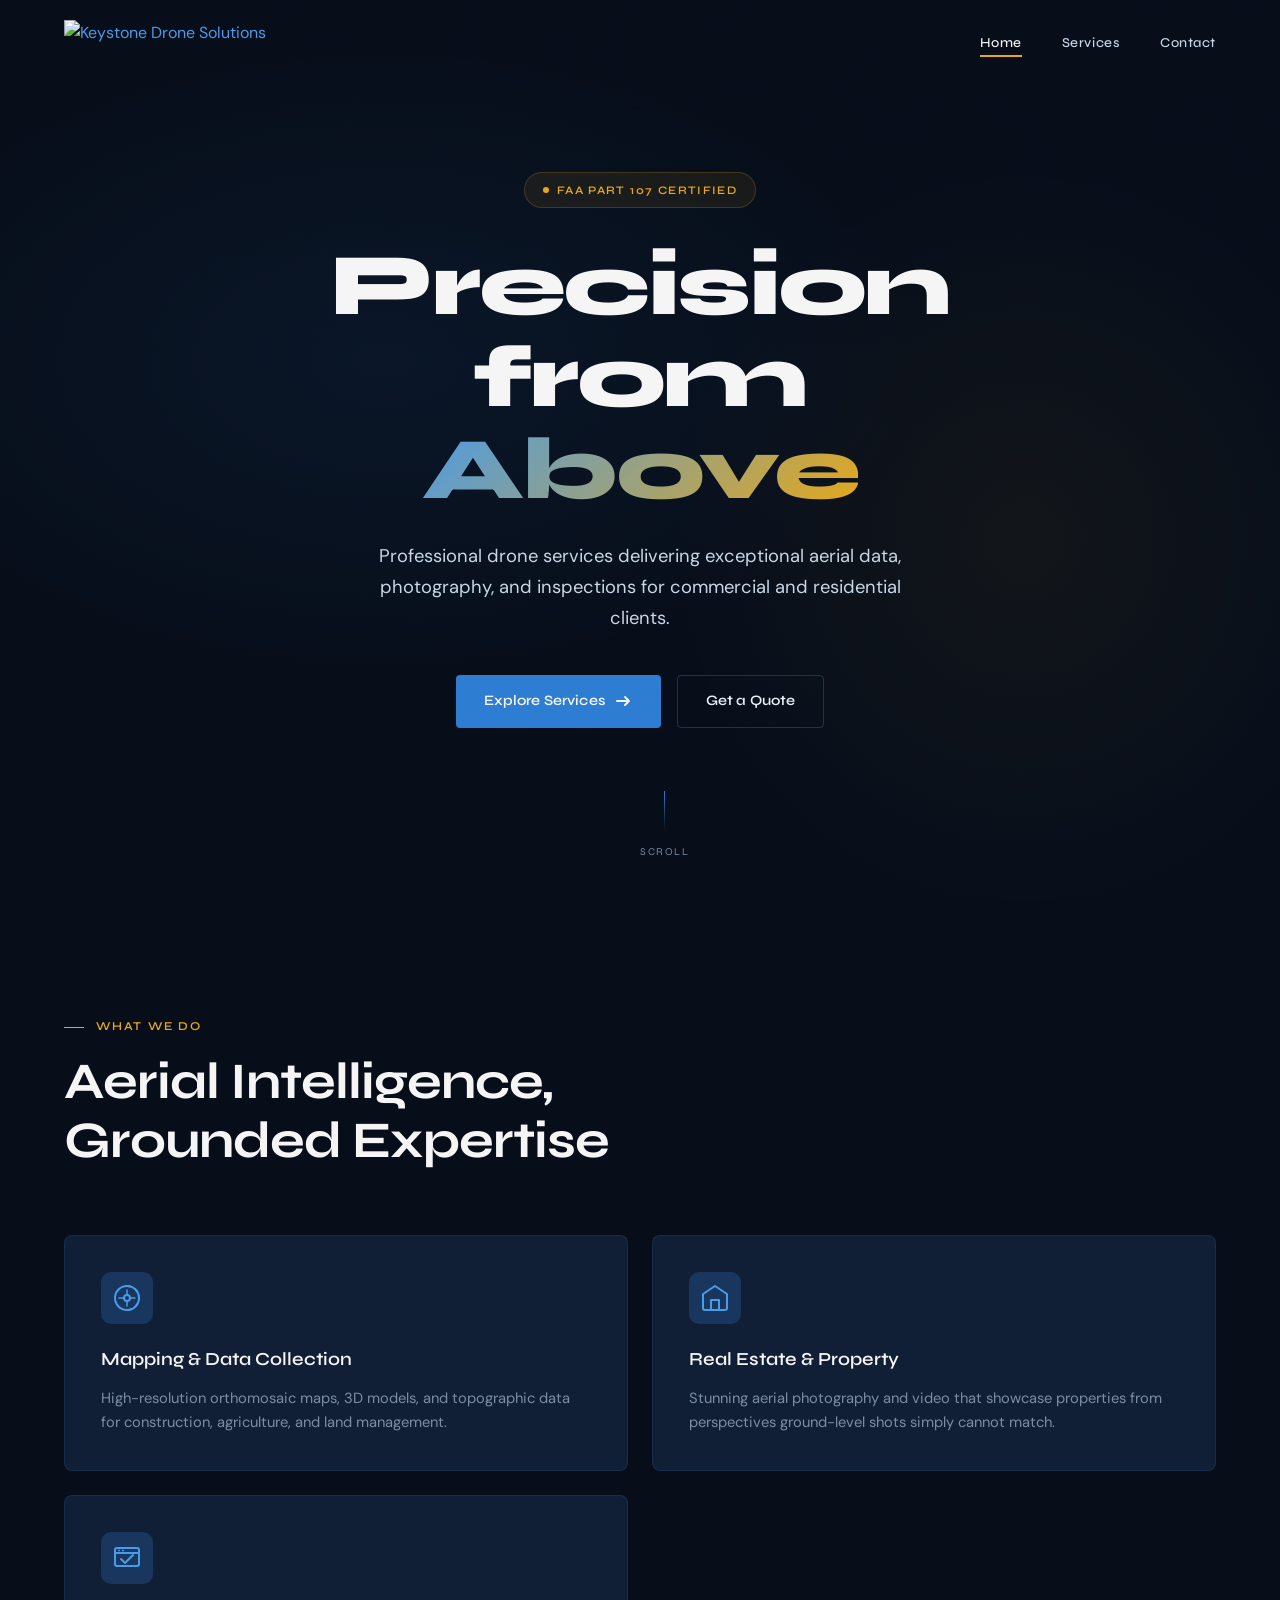
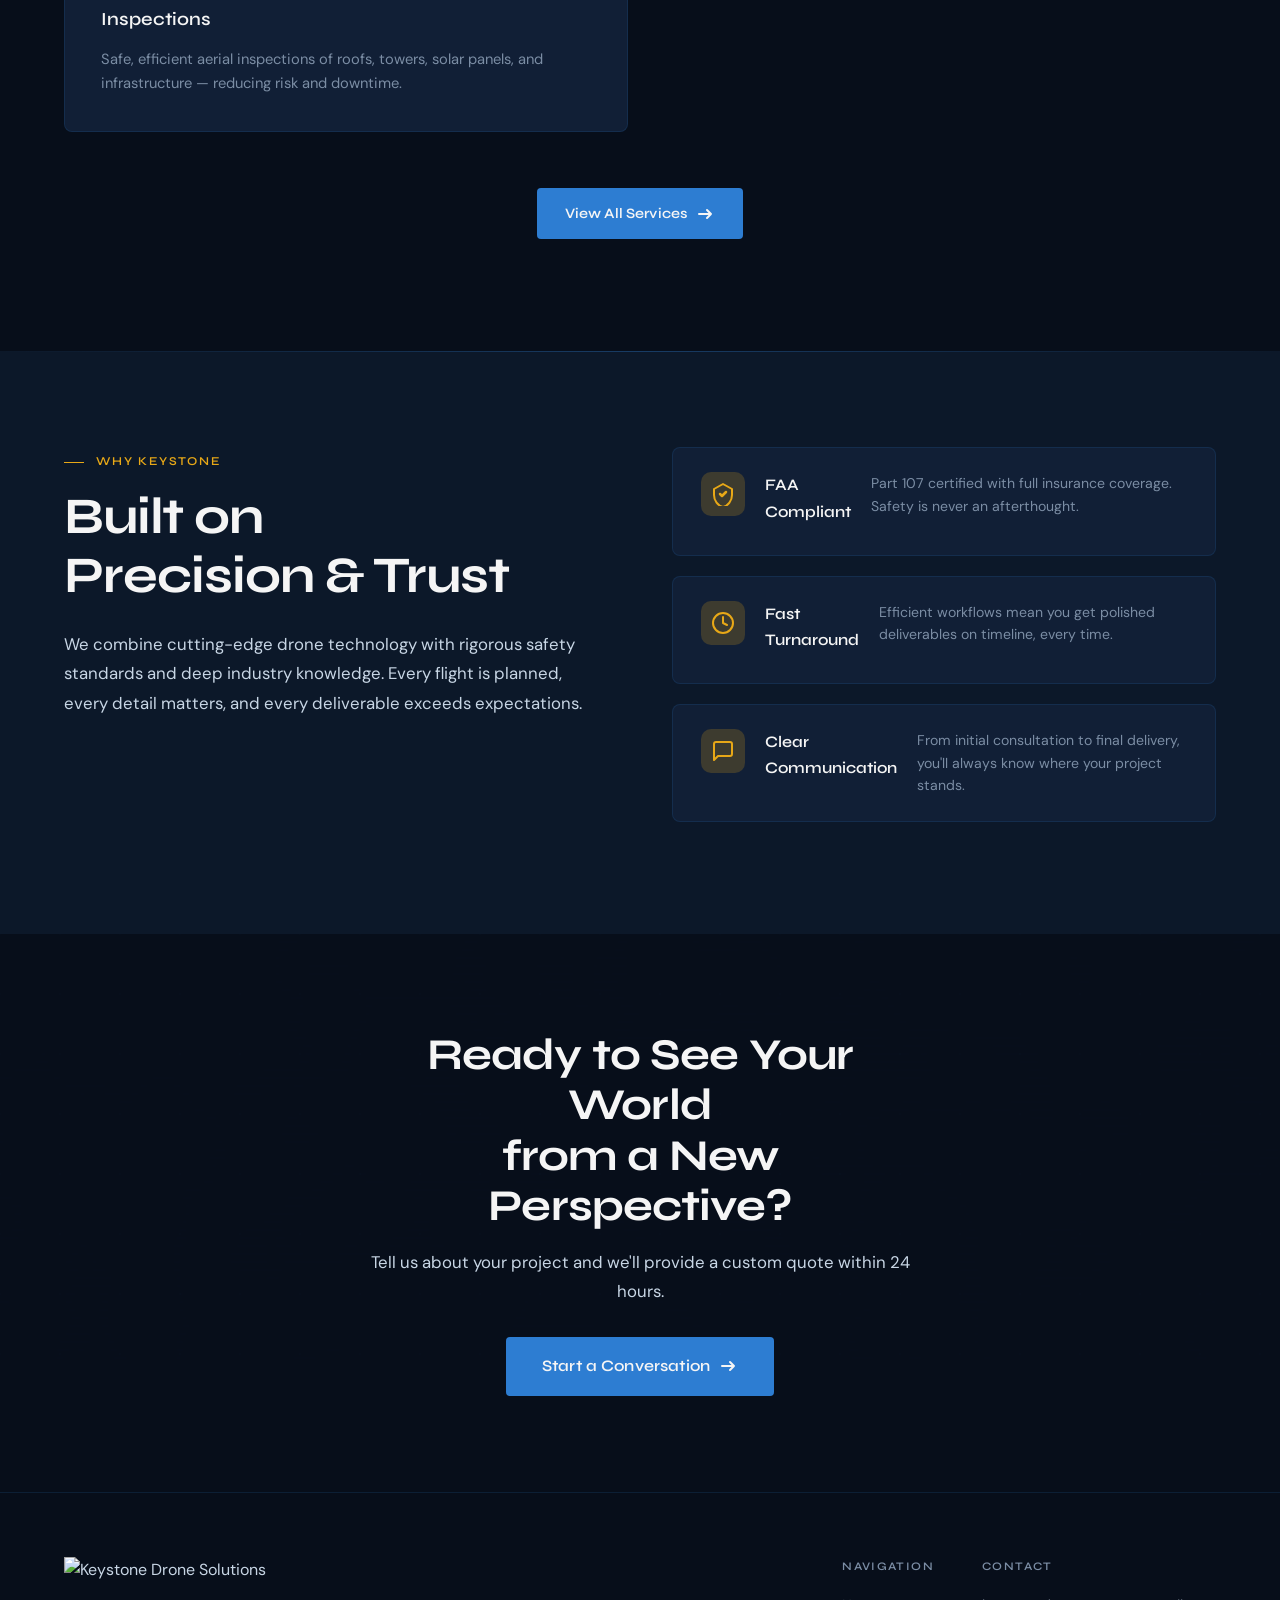
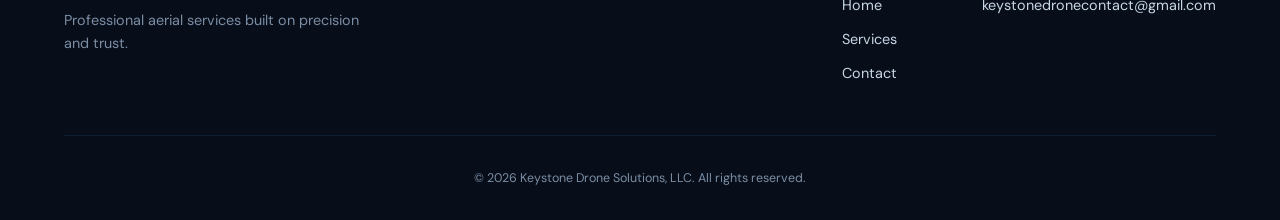
==== index.html @ 4aa7e630 "Remove Broadcast & Events capability from Home page Co-Authored-By: Claude Opus 4.6 (1M context) <no" ====
<!DOCTYPE html>
<html lang="en">
<head>
    <meta charset="UTF-8">
    <meta name="viewport" content="width=device-width, initial-scale=1.0">
    <title>Keystone Drone Solutions, LLC — Professional Aerial Services</title>
    <meta name="description" content="Keystone Drone Solutions provides professional drone services including aerial photography, videography, mapping, inspections, and aerial data collection for commercial and residential clients.">
    <link rel="preconnect" href="https://fonts.googleapis.com">
    <link rel="preconnect" href="https://fonts.gstatic.com" crossorigin>
    <link href="https://fonts.googleapis.com/css2?family=Syne:wght@400;500;600;700;800&family=DM+Sans:ital,wght@0,300;0,400;0,500;0,600;1,400&display=swap" rel="stylesheet">
    <link rel="stylesheet" href="css/style.css">
</head>
<body>
    <!-- Navigation -->
    <nav class="nav" id="nav">
        <div class="nav__inner">
            <a href="index.html" class="nav__logo">
                <img src="https://storage.googleapis.com/kds-general/Public/keystone_drone_logo.png" alt="Keystone Drone Solutions" class="nav__logo-img">
            </a>
            <button class="nav__toggle" id="navToggle" aria-label="Toggle navigation">
                <span></span>
                <span></span>
                <span></span>
            </button>
            <ul class="nav__links" id="navLinks">
                <li><a href="index.html" class="nav__link active">Home</a></li>
                <li><a href="services.html" class="nav__link">Services</a></li>
                <li><a href="contact.html" class="nav__link">Contact</a></li>
            </ul>
        </div>
    </nav>

    <!-- Hero Section -->
    <section class="hero">
        <div class="hero__bg">
            <canvas id="topoCanvas" class="hero__canvas"></canvas>
            <div class="hero__gradient"></div>
        </div>
        <div class="hero__content">
            <div class="hero__badge" data-animate="fade-up">
                <span class="hero__badge-dot"></span>
                FAA Part 107 Certified
            </div>
            <h1 class="hero__title" data-animate="fade-up" data-delay="100">
                Precision from<br>
                <span class="hero__title-accent">Above</span>
            </h1>
            <p class="hero__subtitle" data-animate="fade-up" data-delay="200">
                Professional drone services delivering exceptional aerial data,
                photography, and inspections for commercial and residential clients.
            </p>
            <div class="hero__actions" data-animate="fade-up" data-delay="300">
                <a href="services.html" class="btn btn--primary">
                    Explore Services
                    <svg class="btn__arrow" width="20" height="20" viewBox="0 0 20 20" fill="none">
                        <path d="M4 10h12m0 0l-4-4m4 4l-4 4" stroke="currentColor" stroke-width="2" stroke-linecap="round" stroke-linejoin="round"/>
                    </svg>
                </a>
                <a href="contact.html" class="btn btn--outline">Get a Quote</a>
            </div>
        </div>
        <div class="hero__scroll" data-animate="fade-up" data-delay="500">
            <div class="hero__scroll-line"></div>
            <span>Scroll</span>
        </div>
    </section>

    <!-- Capabilities Section -->
    <section class="capabilities">
        <div class="container">
            <div class="section-header" data-animate="fade-up">
                <span class="section-label">What We Do</span>
                <h2 class="section-title">Aerial Intelligence,<br>Grounded Expertise</h2>
            </div>
            <div class="capabilities__grid">
                <div class="capability-card" data-animate="fade-up" data-delay="0">
                    <div class="capability-card__icon">
                        <svg width="32" height="32" viewBox="0 0 32 32" fill="none">
                            <circle cx="16" cy="16" r="12" stroke="currentColor" stroke-width="2"/>
                            <path d="M16 4a12 12 0 010 24" stroke="currentColor" stroke-width="2" stroke-dasharray="4 4"/>
                            <circle cx="16" cy="16" r="3" stroke="currentColor" stroke-width="2"/>
                            <path d="M16 8v5M16 19v5M8 16h5M19 16h5" stroke="currentColor" stroke-width="1.5" stroke-linecap="round"/>
                        </svg>
                    </div>
                    <h3 class="capability-card__title">Mapping & Data Collection</h3>
                    <p class="capability-card__text">High-resolution orthomosaic maps, 3D models, and topographic data for construction, agriculture, and land management.</p>
                </div>
                <div class="capability-card" data-animate="fade-up" data-delay="100">
                    <div class="capability-card__icon">
                        <svg width="32" height="32" viewBox="0 0 32 32" fill="none">
                            <path d="M4 12l12-8 12 8v14a2 2 0 01-2 2H6a2 2 0 01-2-2V12z" stroke="currentColor" stroke-width="2" stroke-linecap="round" stroke-linejoin="round"/>
                            <path d="M12 28V18h8v10" stroke="currentColor" stroke-width="2" stroke-linecap="round" stroke-linejoin="round"/>
                        </svg>
                    </div>
                    <h3 class="capability-card__title">Real Estate & Property</h3>
                    <p class="capability-card__text">Stunning aerial photography and video that showcase properties from perspectives ground-level shots simply cannot match.</p>
                </div>
                <div class="capability-card" data-animate="fade-up" data-delay="200">
                    <div class="capability-card__icon">
                        <svg width="32" height="32" viewBox="0 0 32 32" fill="none">
                            <rect x="4" y="6" width="24" height="18" rx="2" stroke="currentColor" stroke-width="2"/>
                            <path d="M4 11h24" stroke="currentColor" stroke-width="2"/>
                            <circle cx="8" cy="8.5" r="1" fill="currentColor"/>
                            <circle cx="12" cy="8.5" r="1" fill="currentColor"/>
                            <path d="M10 17l4 4 8-8" stroke="currentColor" stroke-width="2" stroke-linecap="round" stroke-linejoin="round"/>
                        </svg>
                    </div>
                    <h3 class="capability-card__title">Inspections</h3>
                    <p class="capability-card__text">Safe, efficient aerial inspections of roofs, towers, solar panels, and infrastructure — reducing risk and downtime.</p>
                </div>
            </div>
            <div class="capabilities__cta" data-animate="fade-up">
                <a href="services.html" class="btn btn--primary">
                    View All Services
                    <svg class="btn__arrow" width="20" height="20" viewBox="0 0 20 20" fill="none">
                        <path d="M4 10h12m0 0l-4-4m4 4l-4 4" stroke="currentColor" stroke-width="2" stroke-linecap="round" stroke-linejoin="round"/>
                    </svg>
                </a>
            </div>
        </div>
    </section>

    <!-- Why Section -->
    <section class="why">
        <div class="container">
            <div class="why__layout">
                <div class="why__left" data-animate="fade-up">
                    <span class="section-label">Why Keystone</span>
                    <h2 class="section-title">Built on<br>Precision &amp; Trust</h2>
                    <p class="why__text">
                        We combine cutting-edge drone technology with rigorous safety standards
                        and deep industry knowledge. Every flight is planned, every detail matters,
                        and every deliverable exceeds expectations.
                    </p>
                </div>
                <div class="why__right">
                    <div class="stat-card" data-animate="fade-up" data-delay="0">
                        <div class="stat-card__number">
                            <svg width="24" height="24" viewBox="0 0 24 24" fill="none">
                                <path d="M9 12l2 2 4-4" stroke="currentColor" stroke-width="2.5" stroke-linecap="round" stroke-linejoin="round"/>
                                <path d="M12 2L3 7v6c0 5.55 3.84 10.74 9 12 5.16-1.26 9-6.45 9-12V7l-9-5z" stroke="currentColor" stroke-width="2" stroke-linecap="round" stroke-linejoin="round"/>
                            </svg>
                        </div>
                        <h3 class="stat-card__label">FAA Compliant</h3>
                        <p class="stat-card__desc">Part 107 certified with full insurance coverage. Safety is never an afterthought.</p>
                    </div>
                    <div class="stat-card" data-animate="fade-up" data-delay="100">
                        <div class="stat-card__number">
                            <svg width="24" height="24" viewBox="0 0 24 24" fill="none">
                                <circle cx="12" cy="12" r="10" stroke="currentColor" stroke-width="2"/>
                                <path d="M12 6v6l4 2" stroke="currentColor" stroke-width="2" stroke-linecap="round" stroke-linejoin="round"/>
                            </svg>
                        </div>
                        <h3 class="stat-card__label">Fast Turnaround</h3>
                        <p class="stat-card__desc">Efficient workflows mean you get polished deliverables on timeline, every time.</p>
                    </div>
                    <div class="stat-card" data-animate="fade-up" data-delay="200">
                        <div class="stat-card__number">
                            <svg width="24" height="24" viewBox="0 0 24 24" fill="none">
                                <path d="M21 15a2 2 0 01-2 2H7l-4 4V5a2 2 0 012-2h14a2 2 0 012 2v10z" stroke="currentColor" stroke-width="2" stroke-linecap="round" stroke-linejoin="round"/>
                            </svg>
                        </div>
                        <h3 class="stat-card__label">Clear Communication</h3>
                        <p class="stat-card__desc">From initial consultation to final delivery, you'll always know where your project stands.</p>
                    </div>
                </div>
            </div>
        </div>
    </section>

    <!-- CTA Section -->
    <section class="cta">
        <div class="cta__bg">
            <canvas id="ctaCanvas" class="cta__canvas"></canvas>
        </div>
        <div class="container">
            <div class="cta__content" data-animate="fade-up">
                <h2 class="cta__title">Ready to See Your World<br>from a New Perspective?</h2>
                <p class="cta__text">Tell us about your project and we'll provide a custom quote within 24 hours.</p>
                <a href="contact.html" class="btn btn--primary btn--large">
                    Start a Conversation
                    <svg class="btn__arrow" width="20" height="20" viewBox="0 0 20 20" fill="none">
                        <path d="M4 10h12m0 0l-4-4m4 4l-4 4" stroke="currentColor" stroke-width="2" stroke-linecap="round" stroke-linejoin="round"/>
                    </svg>
                </a>
            </div>
        </div>
    </section>

    <!-- Footer -->
    <footer class="footer">
        <div class="container">
            <div class="footer__inner">
                <div class="footer__brand">
                    <img src="https://storage.googleapis.com/kds-general/Public/keystone_drone_logo.png" alt="Keystone Drone Solutions" class="footer__logo">
                    <p class="footer__tagline">Professional aerial services built on precision and trust.</p>
                </div>
                <div class="footer__links">
                    <div class="footer__col">
                        <h4 class="footer__heading">Navigation</h4>
                        <ul>
                            <li><a href="index.html">Home</a></li>
                            <li><a href="services.html">Services</a></li>
                            <li><a href="contact.html">Contact</a></li>
                        </ul>
                    </div>
                    <div class="footer__col">
                        <h4 class="footer__heading">Contact</h4>
                        <ul>
                            <li><a href="mailto:keystonedronecontact@gmail.com">keystonedronecontact@gmail.com</a></li>
                        </ul>
                    </div>
                </div>
            </div>
            <div class="footer__bottom">
                <p>&copy; 2026 Keystone Drone Solutions, LLC. All rights reserved.</p>
            </div>
        </div>
    </footer>

    <script src="js/main.js"></script>
</body>
</html>
---- css/style.css ----
/* ============================================
   Keystone Drone Solutions — Master Stylesheet
   Aesthetic: Cinematic Aerial Precision
   Palette: Deep navy, electric blue, warm amber
   Fonts: Syne (display) + DM Sans (body)
   ============================================ */

/* --- Custom Properties --- */
:root {
    --color-bg:         #070e1a;
    --color-bg-alt:     #0c1829;
    --color-surface:    #111f36;
    --color-surface-2:  #162744;
    --color-border:     rgba(45, 125, 210, 0.15);
    --color-border-lit: rgba(45, 125, 210, 0.35);
    --color-text:       #c8d6e5;
    --color-text-dim:   #7b8da4;
    --color-text-bright:#eaf0f6;
    --color-white:      #f5f5f5;
    --color-blue:       #2d7dd2;
    --color-blue-light: #4a9be8;
    --color-blue-glow:  rgba(45, 125, 210, 0.25);
    --color-amber:      #e8a817;
    --color-amber-light:#f0c040;
    --color-amber-glow: rgba(232, 168, 23, 0.2);

    --font-display: 'Syne', sans-serif;
    --font-body:    'DM Sans', sans-serif;

    --ease-out-expo: cubic-bezier(0.16, 1, 0.3, 1);
    --ease-out-quart: cubic-bezier(0.25, 1, 0.5, 1);

    --container-max: 1200px;
    --container-pad: 24px;
}

/* --- Reset & Base --- */
*, *::before, *::after {
    margin: 0;
    padding: 0;
    box-sizing: border-box;
}

html {
    scroll-behavior: smooth;
    -webkit-font-smoothing: antialiased;
    -moz-osx-font-smoothing: grayscale;
}

body {
    font-family: var(--font-body);
    font-size: 16px;
    line-height: 1.65;
    color: var(--color-text);
    background-color: var(--color-bg);
    overflow-x: hidden;
}

a {
    color: var(--color-blue-light);
    text-decoration: none;
    transition: color 0.3s ease;
}
a:hover {
    color: var(--color-amber);
}

img {
    max-width: 100%;
    height: auto;
    display: block;
}

ul { list-style: none; }

::selection {
    background: var(--color-blue);
    color: var(--color-white);
}

.container {
    max-width: var(--container-max);
    margin: 0 auto;
    padding: 0 var(--container-pad);
}

/* --- Typography --- */
.section-label {
    display: inline-block;
    font-family: var(--font-display);
    font-size: 0.75rem;
    font-weight: 600;
    letter-spacing: 0.15em;
    text-transform: uppercase;
    color: var(--color-amber);
    margin-bottom: 1rem;
    position: relative;
    padding-left: 2rem;
}
.section-label::before {
    content: '';
    position: absolute;
    left: 0;
    top: 50%;
    width: 1.25rem;
    height: 1px;
    background: var(--color-amber);
}

.section-title {
    font-family: var(--font-display);
    font-size: clamp(2rem, 4vw, 3.25rem);
    font-weight: 700;
    line-height: 1.15;
    color: var(--color-white);
    letter-spacing: -0.02em;
}

.section-header {
    margin-bottom: 4rem;
}

/* --- Buttons --- */
.btn {
    display: inline-flex;
    align-items: center;
    gap: 0.5rem;
    font-family: var(--font-display);
    font-size: 0.9rem;
    font-weight: 600;
    padding: 0.85rem 1.75rem;
    border-radius: 4px;
    border: none;
    cursor: pointer;
    transition: all 0.35s var(--ease-out-expo);
    text-decoration: none;
    letter-spacing: 0.01em;
    position: relative;
    overflow: hidden;
}

.btn--primary {
    background: var(--color-blue);
    color: var(--color-white);
    box-shadow: 0 0 0 0 var(--color-blue-glow);
}
.btn--primary:hover {
    background: var(--color-blue-light);
    color: var(--color-white);
    box-shadow: 0 4px 24px var(--color-blue-glow);
    transform: translateY(-1px);
}
.btn--primary .btn__arrow {
    transition: transform 0.35s var(--ease-out-expo);
}
.btn--primary:hover .btn__arrow {
    transform: translateX(4px);
}

.btn--outline {
    background: transparent;
    color: var(--color-text-bright);
    border: 1px solid var(--color-border-lit);
}
.btn--outline:hover {
    border-color: var(--color-amber);
    color: var(--color-amber);
    background: var(--color-amber-glow);
}

.btn--large {
    padding: 1rem 2.25rem;
    font-size: 1rem;
}

.btn--full {
    width: 100%;
    justify-content: center;
}

/* === NAVIGATION === */
.nav {
    position: fixed;
    top: 0;
    left: 0;
    right: 0;
    z-index: 1000;
    padding: 1.25rem 0;
    transition: all 0.4s var(--ease-out-expo);
}
.nav--scrolled {
    background: rgba(7, 14, 26, 0.92);
    backdrop-filter: blur(16px);
    -webkit-backdrop-filter: blur(16px);
    padding: 0.75rem 0;
    border-bottom: 1px solid var(--color-border);
}

.nav__inner {
    max-width: var(--container-max);
    margin: 0 auto;
    padding: 0 var(--container-pad);
    display: flex;
    align-items: center;
    justify-content: space-between;
}

.nav__logo-img {
    height: 44px;
    width: auto;
    transition: height 0.4s var(--ease-out-expo);
}
.nav--scrolled .nav__logo-img {
    height: 36px;
}

.nav__links {
    display: flex;
    gap: 2.5rem;
    align-items: center;
}

.nav__link {
    font-family: var(--font-display);
    font-size: 0.85rem;
    font-weight: 500;
    letter-spacing: 0.04em;
    color: var(--color-text);
    position: relative;
    padding: 0.25rem 0;
    transition: color 0.3s ease;
}
.nav__link::after {
    content: '';
    position: absolute;
    bottom: -2px;
    left: 0;
    width: 0;
    height: 2px;
    background: var(--color-amber);
    transition: width 0.35s var(--ease-out-expo);
}
.nav__link:hover,
.nav__link.active {
    color: var(--color-white);
}
.nav__link.active::after,
.nav__link:hover::after {
    width: 100%;
}

/* Mobile nav toggle */
.nav__toggle {
    display: none;
    flex-direction: column;
    gap: 5px;
    background: none;
    border: none;
    cursor: pointer;
    padding: 4px;
    z-index: 1001;
}
.nav__toggle span {
    width: 24px;
    height: 2px;
    background: var(--color-text-bright);
    border-radius: 2px;
    transition: all 0.35s var(--ease-out-expo);
    transform-origin: center;
}
.nav__toggle.active span:nth-child(1) {
    transform: translateY(7px) rotate(45deg);
}
.nav__toggle.active span:nth-child(2) {
    opacity: 0;
    transform: scaleX(0);
}
.nav__toggle.active span:nth-child(3) {
    transform: translateY(-7px) rotate(-45deg);
}

/* === HERO === */
.hero {
    position: relative;
    min-height: 100vh;
    display: flex;
    align-items: center;
    justify-content: center;
    overflow: hidden;
}

.hero__bg {
    position: absolute;
    inset: 0;
    z-index: 0;
}

.hero__canvas {
    position: absolute;
    inset: 0;
    width: 100%;
    height: 100%;
    opacity: 0.35;
}

.hero__gradient {
    position: absolute;
    inset: 0;
    background:
        radial-gradient(ellipse 60% 50% at 30% 40%, rgba(45, 125, 210, 0.08) 0%, transparent 70%),
        radial-gradient(ellipse 40% 60% at 80% 60%, rgba(232, 168, 23, 0.05) 0%, transparent 70%),
        linear-gradient(180deg, rgba(7,14,26,0.3) 0%, rgba(7,14,26,0.95) 100%);
}

.hero__content {
    position: relative;
    z-index: 1;
    text-align: center;
    max-width: 720px;
    padding: 0 var(--container-pad);
}

.hero__badge {
    display: inline-flex;
    align-items: center;
    gap: 0.5rem;
    font-family: var(--font-display);
    font-size: 0.72rem;
    font-weight: 600;
    letter-spacing: 0.12em;
    text-transform: uppercase;
    color: var(--color-amber);
    background: rgba(232, 168, 23, 0.08);
    border: 1px solid rgba(232, 168, 23, 0.2);
    padding: 0.45rem 1.1rem;
    border-radius: 100px;
    margin-bottom: 2rem;
}

.hero__badge-dot {
    width: 6px;
    height: 6px;
    border-radius: 50%;
    background: var(--color-amber);
    animation: pulse-dot 2s ease-in-out infinite;
}

@keyframes pulse-dot {
    0%, 100% { opacity: 1; box-shadow: 0 0 0 0 rgba(232, 168, 23, 0.4); }
    50%      { opacity: 0.7; box-shadow: 0 0 0 6px rgba(232, 168, 23, 0); }
}

.hero__title {
    font-family: var(--font-display);
    font-size: clamp(2.75rem, 7vw, 5.5rem);
    font-weight: 800;
    line-height: 1.05;
    color: var(--color-white);
    letter-spacing: -0.03em;
    margin-bottom: 1.5rem;
}

.hero__title-accent {
    background: linear-gradient(135deg, var(--color-blue-light) 0%, var(--color-amber) 100%);
    -webkit-background-clip: text;
    -webkit-text-fill-color: transparent;
    background-clip: text;
}

.hero__subtitle {
    font-size: 1.15rem;
    line-height: 1.7;
    color: var(--color-text);
    max-width: 540px;
    margin: 0 auto 2.5rem;
}

.hero__actions {
    display: flex;
    gap: 1rem;
    justify-content: center;
    flex-wrap: wrap;
}

.hero__scroll {
    position: absolute;
    bottom: 2.5rem;
    left: 50%;
    transform: translateX(-50%);
    display: flex;
    flex-direction: column;
    align-items: center;
    gap: 0.75rem;
    color: var(--color-text-dim);
    font-family: var(--font-display);
    font-size: 0.65rem;
    letter-spacing: 0.15em;
    text-transform: uppercase;
}

.hero__scroll-line {
    width: 1px;
    height: 40px;
    background: linear-gradient(180deg, var(--color-blue) 0%, transparent 100%);
    animation: scroll-line 2s ease-in-out infinite;
}

@keyframes scroll-line {
    0%   { opacity: 0; transform: scaleY(0); transform-origin: top; }
    50%  { opacity: 1; transform: scaleY(1); transform-origin: top; }
    100% { opacity: 0; transform: scaleY(1); transform-origin: bottom; }
}

/* === PAGE HERO (Services, Contact) === */
.page-hero {
    position: relative;
    padding: 10rem 0 5rem;
    overflow: hidden;
}
.page-hero--compact {
    padding: 9rem 0 4rem;
}

.page-hero__bg {
    position: absolute;
    inset: 0;
    z-index: 0;
}

.page-hero__content {
    position: relative;
    z-index: 1;
    max-width: 640px;
}

.page-hero__title {
    font-family: var(--font-display);
    font-size: clamp(2.25rem, 5vw, 4rem);
    font-weight: 800;
    line-height: 1.1;
    color: var(--color-white);
    letter-spacing: -0.02em;
    margin-bottom: 1.25rem;
}

.page-hero__subtitle {
    font-size: 1.1rem;
    color: var(--color-text);
    max-width: 500px;
    line-height: 1.7;
}

/* === CAPABILITIES (Home) === */
.capabilities {
    padding: 7rem 0;
    position: relative;
}

.capabilities__grid {
    display: grid;
    grid-template-columns: repeat(2, 1fr);
    gap: 1.5rem;
}

.capability-card {
    background: var(--color-surface);
    border: 1px solid var(--color-border);
    border-radius: 8px;
    padding: 2.25rem;
    transition: all 0.4s var(--ease-out-expo);
    position: relative;
    overflow: hidden;
}
.capability-card::before {
    content: '';
    position: absolute;
    top: 0;
    left: 0;
    right: 0;
    height: 2px;
    background: linear-gradient(90deg, var(--color-blue), var(--color-amber));
    opacity: 0;
    transition: opacity 0.4s ease;
}
.capability-card:hover {
    border-color: var(--color-border-lit);
    transform: translateY(-4px);
    box-shadow: 0 12px 40px rgba(0,0,0,0.3);
}
.capability-card:hover::before {
    opacity: 1;
}

.capability-card__icon {
    width: 52px;
    height: 52px;
    display: flex;
    align-items: center;
    justify-content: center;
    border-radius: 10px;
    background: var(--color-blue-glow);
    color: var(--color-blue-light);
    margin-bottom: 1.25rem;
}

.capability-card__title {
    font-family: var(--font-display);
    font-size: 1.15rem;
    font-weight: 600;
    color: var(--color-white);
    margin-bottom: 0.75rem;
}

.capability-card__text {
    font-size: 0.92rem;
    color: var(--color-text-dim);
    line-height: 1.65;
}

.capabilities__cta {
    text-align: center;
    margin-top: 3.5rem;
}

/* === WHY SECTION === */
.why {
    padding: 6rem 0 7rem;
    background: var(--color-bg-alt);
    position: relative;
}
.why::before {
    content: '';
    position: absolute;
    top: 0;
    left: 0;
    right: 0;
    height: 1px;
    background: linear-gradient(90deg, transparent, var(--color-border-lit), transparent);
}

.why__layout {
    display: grid;
    grid-template-columns: 1fr 1fr;
    gap: 4rem;
    align-items: start;
}

.why__text {
    font-size: 1.05rem;
    line-height: 1.75;
    color: var(--color-text);
    margin-top: 1.5rem;
}

.why__right {
    display: flex;
    flex-direction: column;
    gap: 1.25rem;
}

.stat-card {
    background: var(--color-surface);
    border: 1px solid var(--color-border);
    border-radius: 8px;
    padding: 1.5rem 1.75rem;
    display: flex;
    gap: 1.25rem;
    align-items: flex-start;
    transition: border-color 0.3s ease;
}
.stat-card:hover {
    border-color: var(--color-border-lit);
}

.stat-card__number {
    flex-shrink: 0;
    width: 44px;
    height: 44px;
    display: flex;
    align-items: center;
    justify-content: center;
    border-radius: 10px;
    background: var(--color-amber-glow);
    color: var(--color-amber);
}

.stat-card__label {
    font-family: var(--font-display);
    font-size: 1rem;
    font-weight: 600;
    color: var(--color-white);
    margin-bottom: 0.35rem;
}

.stat-card__desc {
    font-size: 0.88rem;
    color: var(--color-text-dim);
    line-height: 1.6;
}

/* === SERVICES DETAIL === */
.services-detail {
    padding: 5rem 0;
}

.service-block {
    display: grid;
    grid-template-columns: 80px 1fr;
    gap: 2rem;
    padding: 3.5rem 0;
    border-bottom: 1px solid var(--color-border);
}
.service-block:first-child {
    padding-top: 0;
}
.service-block:last-child {
    border-bottom: none;
}

.service-block__header {
    display: flex;
    flex-direction: column;
    align-items: center;
    gap: 1rem;
    padding-top: 0.25rem;
}

.service-block__number {
    font-family: var(--font-display);
    font-size: 1.1rem;
    font-weight: 700;
    color: var(--color-amber);
    letter-spacing: -0.02em;
}

.service-block__line {
    width: 1px;
    flex: 1;
    background: linear-gradient(180deg, var(--color-border-lit), transparent);
    min-height: 40px;
}

.service-block__title {
    font-family: var(--font-display);
    font-size: 1.6rem;
    font-weight: 700;
    color: var(--color-white);
    margin-bottom: 1rem;
    letter-spacing: -0.01em;
}

.service-block__desc {
    font-size: 1rem;
    line-height: 1.75;
    color: var(--color-text);
    margin-bottom: 1.5rem;
    max-width: 600px;
}

.service-block__list {
    display: grid;
    grid-template-columns: repeat(auto-fit, minmax(220px, 1fr));
    gap: 0.6rem;
}

.service-block__list li {
    font-size: 0.88rem;
    color: var(--color-text-dim);
    padding-left: 1.25rem;
    position: relative;
}
.service-block__list li::before {
    content: '';
    position: absolute;
    left: 0;
    top: 0.55em;
    width: 6px;
    height: 6px;
    border-radius: 50%;
    background: var(--color-blue);
}

/* === PROCESS === */
.process {
    padding: 6rem 0 7rem;
    background: var(--color-bg-alt);
    position: relative;
}
.process::before {
    content: '';
    position: absolute;
    top: 0;
    left: 0;
    right: 0;
    height: 1px;
    background: linear-gradient(90deg, transparent, var(--color-border-lit), transparent);
}

.process__steps {
    display: flex;
    align-items: flex-start;
    gap: 0;
}

.process__step {
    flex: 1;
    text-align: center;
    padding: 0 1rem;
}

.process__step-num {
    width: 48px;
    height: 48px;
    margin: 0 auto 1.25rem;
    display: flex;
    align-items: center;
    justify-content: center;
    border-radius: 50%;
    background: var(--color-blue-glow);
    color: var(--color-blue-light);
    font-family: var(--font-display);
    font-weight: 700;
    font-size: 1rem;
    border: 1px solid var(--color-border-lit);
}

.process__step h3 {
    font-family: var(--font-display);
    font-size: 1rem;
    font-weight: 600;
    color: var(--color-white);
    margin-bottom: 0.5rem;
}

.process__step p {
    font-size: 0.85rem;
    color: var(--color-text-dim);
    line-height: 1.6;
}

.process__connector {
    width: 60px;
    height: 1px;
    background: linear-gradient(90deg, var(--color-border-lit), var(--color-border));
    margin-top: 24px;
    flex-shrink: 0;
}

/* === CONTACT === */
.contact {
    padding: 5rem 0 7rem;
}

.contact__layout {
    display: grid;
    grid-template-columns: 1fr 1.15fr;
    gap: 3.5rem;
    align-items: start;
}

.contact__info {
    display: flex;
    flex-direction: column;
    gap: 1.5rem;
}

.contact__info-card {
    background: var(--color-surface);
    border: 1px solid var(--color-border);
    border-radius: 8px;
    padding: 2rem;
}

.contact__info-title {
    font-family: var(--font-display);
    font-size: 1.05rem;
    font-weight: 600;
    color: var(--color-white);
    margin-bottom: 1.25rem;
}

.contact__info-item {
    display: flex;
    gap: 1rem;
    align-items: flex-start;
}

.contact__info-icon {
    width: 44px;
    height: 44px;
    display: flex;
    align-items: center;
    justify-content: center;
    border-radius: 10px;
    background: var(--color-blue-glow);
    color: var(--color-blue-light);
    flex-shrink: 0;
}

.contact__info-label {
    display: block;
    font-size: 0.75rem;
    font-family: var(--font-display);
    font-weight: 600;
    letter-spacing: 0.08em;
    text-transform: uppercase;
    color: var(--color-text-dim);
    margin-bottom: 0.15rem;
}

.contact__info-value {
    font-size: 0.95rem;
    color: var(--color-text-bright);
    word-break: break-all;
}

.contact__expect-list {
    display: flex;
    flex-direction: column;
    gap: 1rem;
}

.contact__expect-item {
    display: flex;
    gap: 1rem;
    align-items: flex-start;
}

.contact__expect-num {
    width: 28px;
    height: 28px;
    display: flex;
    align-items: center;
    justify-content: center;
    border-radius: 50%;
    background: var(--color-amber-glow);
    color: var(--color-amber);
    font-family: var(--font-display);
    font-weight: 700;
    font-size: 0.75rem;
    flex-shrink: 0;
    margin-top: 2px;
}

.contact__expect-item strong {
    display: block;
    font-family: var(--font-display);
    font-size: 0.9rem;
    font-weight: 600;
    color: var(--color-white);
    margin-bottom: 0.15rem;
}

.contact__expect-item p {
    font-size: 0.85rem;
    color: var(--color-text-dim);
    line-height: 1.55;
}

/* --- Contact Form --- */
.contact-form {
    display: flex;
    flex-direction: column;
    gap: 1.25rem;
}

.form-group {
    display: flex;
    flex-direction: column;
    gap: 0.4rem;
}

.form-label {
    font-family: var(--font-display);
    font-size: 0.8rem;
    font-weight: 600;
    letter-spacing: 0.04em;
    color: var(--color-text);
}

.form-optional {
    color: var(--color-text-dim);
    font-weight: 400;
}

.form-input {
    font-family: var(--font-body);
    font-size: 0.95rem;
    color: var(--color-text-bright);
    background: var(--color-surface);
    border: 1px solid var(--color-border);
    border-radius: 6px;
    padding: 0.8rem 1rem;
    transition: all 0.3s ease;
    outline: none;
    width: 100%;
}
.form-input::placeholder {
    color: var(--color-text-dim);
}
.form-input:focus {
    border-color: var(--color-blue);
    box-shadow: 0 0 0 3px var(--color-blue-glow);
}

.form-select {
    appearance: none;
    background-image: url("data:image/svg+xml,%3Csvg width='12' height='8' viewBox='0 0 12 8' fill='none' xmlns='http://www.w3.org/2000/svg'%3E%3Cpath d='M1 1.5l5 5 5-5' stroke='%237b8da4' stroke-width='1.5' stroke-linecap='round' stroke-linejoin='round'/%3E%3C/svg%3E");
    background-repeat: no-repeat;
    background-position: right 1rem center;
    padding-right: 2.5rem;
    cursor: pointer;
}

.form-textarea {
    resize: vertical;
    min-height: 120px;
}

/* Form success */
.contact-form__success {
    text-align: center;
    padding: 3rem 2rem;
    background: var(--color-surface);
    border: 1px solid var(--color-border);
    border-radius: 8px;
}

.contact-form__success-icon {
    color: var(--color-amber);
    margin-bottom: 1.25rem;
}

.contact-form__success h3 {
    font-family: var(--font-display);
    font-size: 1.35rem;
    font-weight: 700;
    color: var(--color-white);
    margin-bottom: 0.5rem;
}

.contact-form__success p {
    color: var(--color-text);
    margin-bottom: 1.5rem;
}

/* === CTA SECTION === */
.cta {
    position: relative;
    padding: 6rem 0;
    overflow: hidden;
}

.cta__bg {
    position: absolute;
    inset: 0;
    z-index: 0;
}

.cta__canvas {
    position: absolute;
    inset: 0;
    width: 100%;
    height: 100%;
    opacity: 0.2;
}

.cta__content {
    position: relative;
    z-index: 1;
    text-align: center;
    max-width: 560px;
    margin: 0 auto;
}

.cta__title {
    font-family: var(--font-display);
    font-size: clamp(1.75rem, 3.5vw, 2.75rem);
    font-weight: 700;
    color: var(--color-white);
    line-height: 1.15;
    letter-spacing: -0.02em;
    margin-bottom: 1rem;
}

.cta__text {
    font-size: 1.05rem;
    color: var(--color-text);
    margin-bottom: 2rem;
    line-height: 1.7;
}

/* === FOOTER === */
.footer {
    padding: 4rem 0 2rem;
    border-top: 1px solid var(--color-border);
    background: var(--color-bg);
}

.footer__inner {
    display: grid;
    grid-template-columns: 1fr 1fr;
    gap: 3rem;
    padding-bottom: 3rem;
    border-bottom: 1px solid var(--color-border);
}

.footer__logo {
    height: 36px;
    margin-bottom: 1rem;
}

.footer__tagline {
    font-size: 0.9rem;
    color: var(--color-text-dim);
    max-width: 300px;
}

.footer__links {
    display: flex;
    gap: 3rem;
    justify-content: flex-end;
}

.footer__heading {
    font-family: var(--font-display);
    font-size: 0.72rem;
    font-weight: 600;
    letter-spacing: 0.12em;
    text-transform: uppercase;
    color: var(--color-text-dim);
    margin-bottom: 1rem;
}

.footer__col ul {
    display: flex;
    flex-direction: column;
    gap: 0.5rem;
}

.footer__col a {
    font-size: 0.9rem;
    color: var(--color-text);
    transition: color 0.3s ease;
}
.footer__col a:hover {
    color: var(--color-white);
}

.footer__bottom {
    padding-top: 2rem;
    text-align: center;
}

.footer__bottom p {
    font-size: 0.78rem;
    color: var(--color-text-dim);
}

/* === ANIMATIONS === */
[data-animate] {
    opacity: 0;
    transform: translateY(24px);
    transition: opacity 0.7s var(--ease-out-expo), transform 0.7s var(--ease-out-expo);
}

[data-animate].animated {
    opacity: 1;
    transform: translateY(0);
}

/* === RESPONSIVE === */
@media (max-width: 900px) {
    .capabilities__grid {
        grid-template-columns: 1fr;
    }
    .why__layout {
        grid-template-columns: 1fr;
        gap: 3rem;
    }
    .contact__layout {
        grid-template-columns: 1fr;
        gap: 2.5rem;
    }
    .service-block {
        grid-template-columns: 60px 1fr;
        gap: 1.25rem;
    }
    .process__steps {
        flex-direction: column;
        align-items: center;
        gap: 0;
    }
    .process__step {
        padding: 1.25rem 0;
    }
    .process__connector {
        width: 1px;
        height: 32px;
        background: linear-gradient(180deg, var(--color-border-lit), var(--color-border));
        margin: 0;
    }
    .footer__inner {
        grid-template-columns: 1fr;
        gap: 2rem;
    }
    .footer__links {
        justify-content: flex-start;
    }
}

@media (max-width: 640px) {
    :root {
        --container-pad: 18px;
    }
    .nav__links {
        position: fixed;
        inset: 0;
        background: rgba(7, 14, 26, 0.97);
        backdrop-filter: blur(20px);
        -webkit-backdrop-filter: blur(20px);
        flex-direction: column;
        align-items: center;
        justify-content: center;
        gap: 2rem;
        opacity: 0;
        pointer-events: none;
        transition: opacity 0.35s ease;
    }
    .nav__links.open {
        opacity: 1;
        pointer-events: all;
    }
    .nav__links .nav__link {
        font-size: 1.4rem;
    }
    .nav__toggle {
        display: flex;
    }
    .hero__title {
        font-size: clamp(2.25rem, 10vw, 3.5rem);
    }
    .hero__actions {
        flex-direction: column;
        align-items: center;
    }
    .page-hero {
        padding: 8rem 0 3.5rem;
    }
    .page-hero--compact {
        padding: 7.5rem 0 3rem;
    }
    .service-block {
        grid-template-columns: 1fr;
        gap: 1rem;
    }
    .service-block__header {
        flex-direction: row;
        align-items: center;
    }
    .service-block__line {
        min-height: 0;
        height: 1px;
        width: 100%;
    }
    .service-block__list {
        grid-template-columns: 1fr;
    }
}
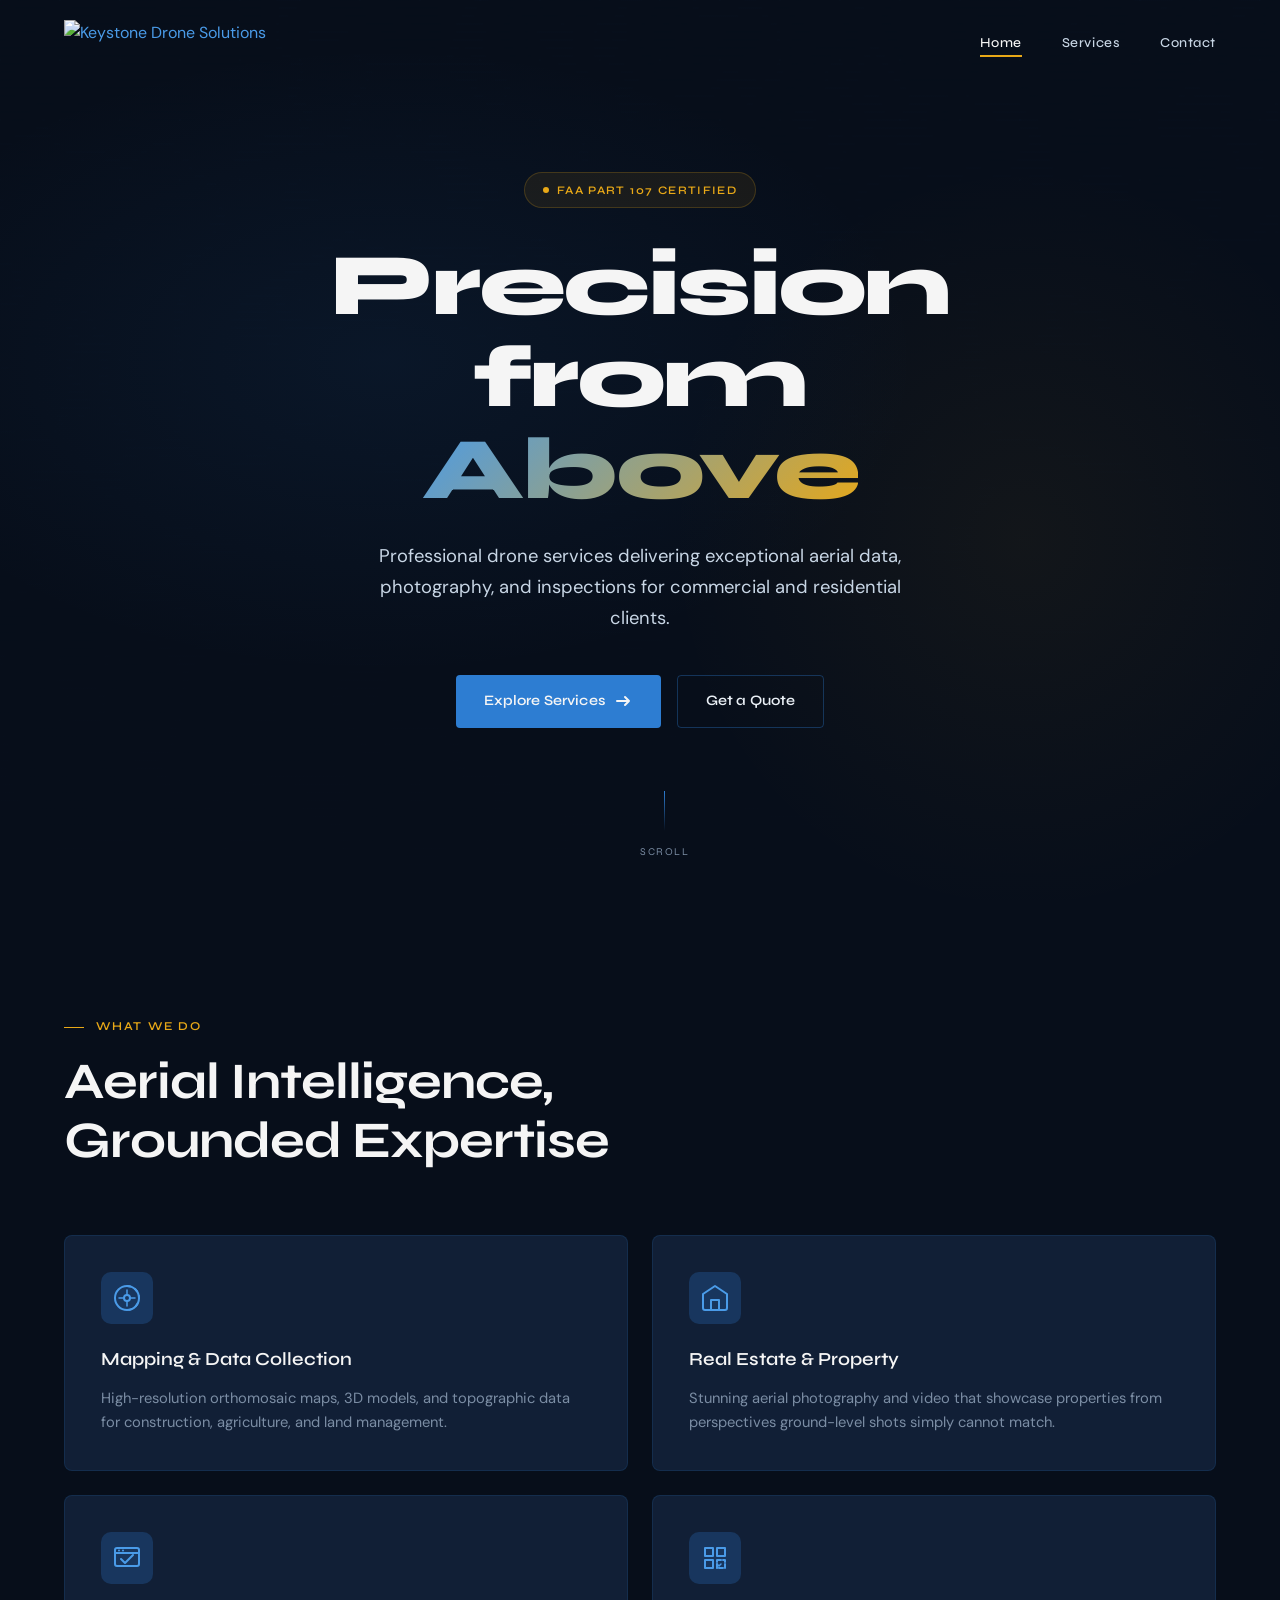
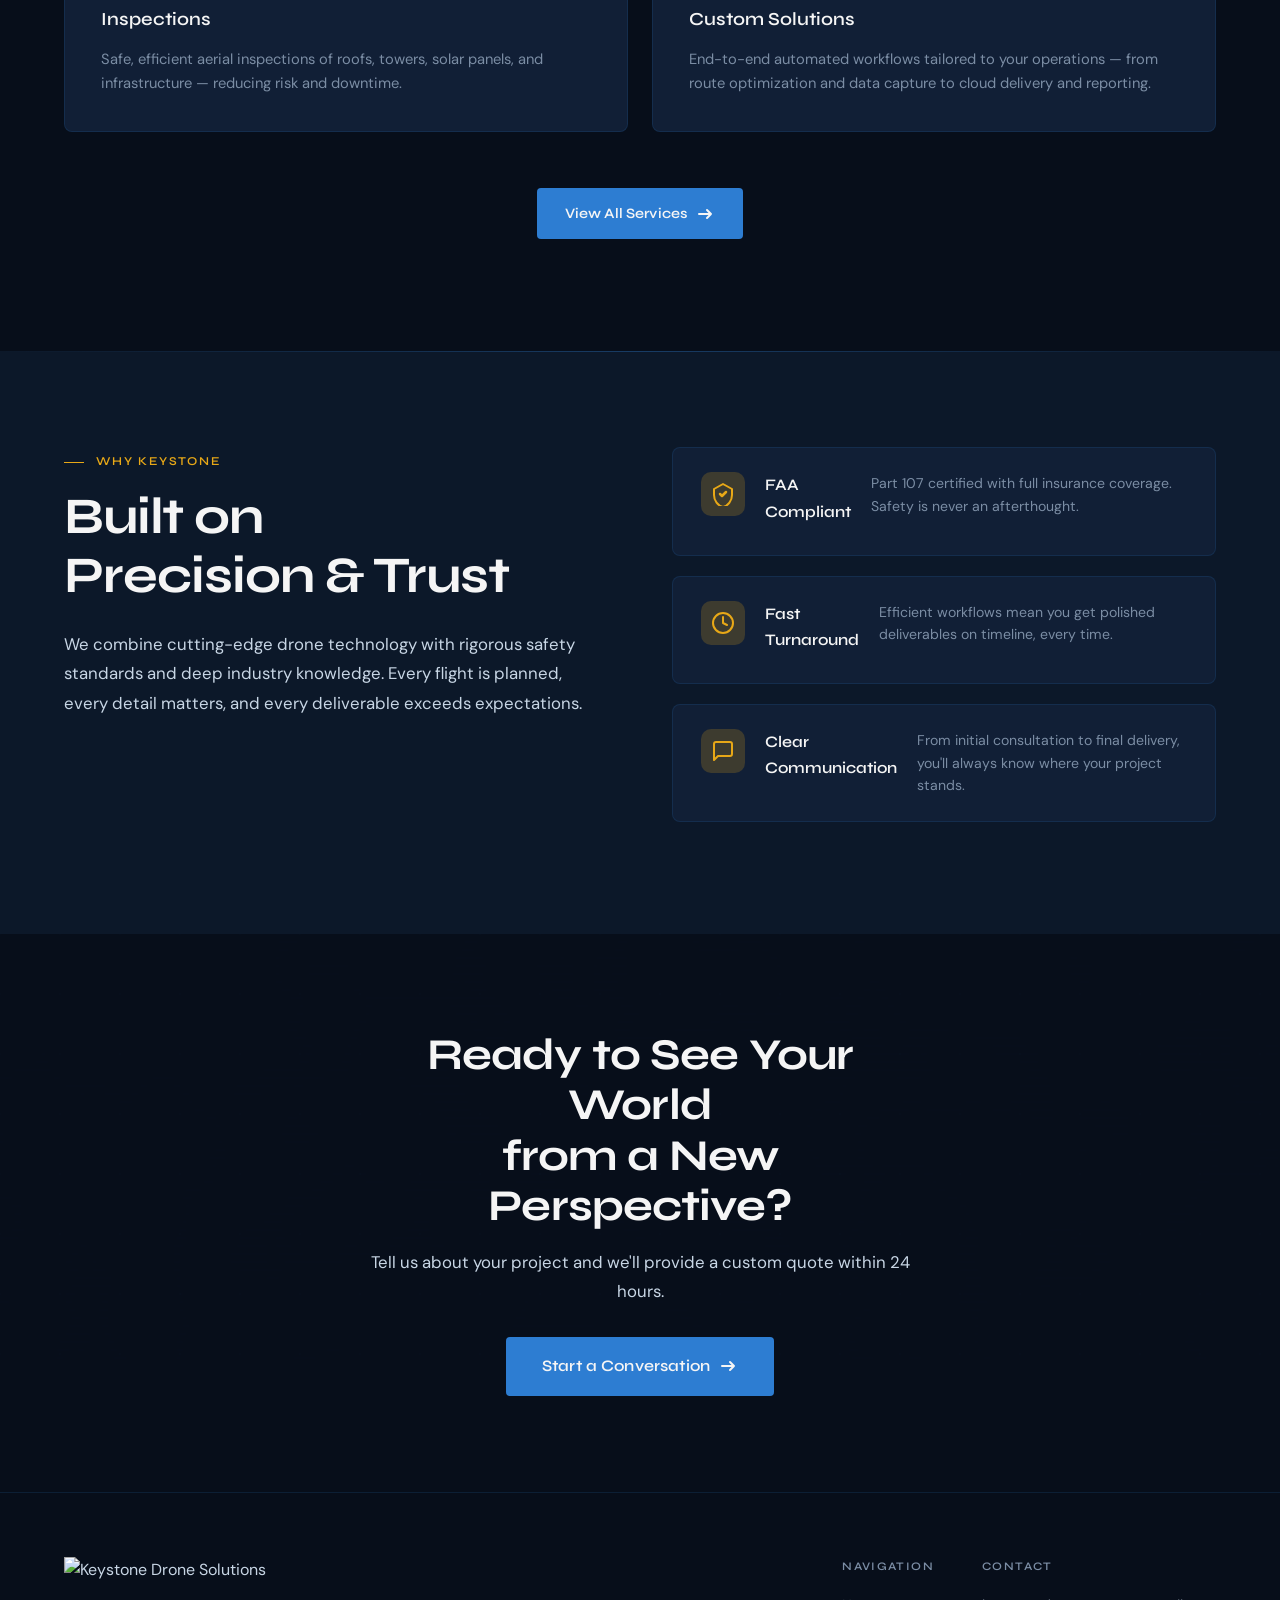
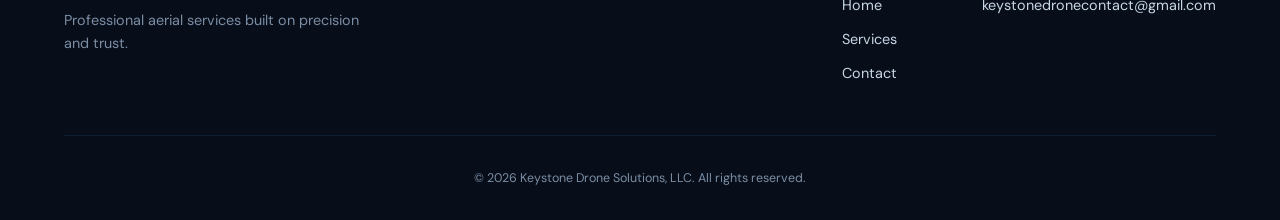
==== commit 31e0415c: "Add Custom Solutions capability with case study New 4th capability card on Home page, service block " ====
--- a/index.html
+++ b/index.html
@@ -108,6 +108,17 @@
                     <h3 class="capability-card__title">Inspections</h3>
                     <p class="capability-card__text">Safe, efficient aerial inspections of roofs, towers, solar panels, and infrastructure — reducing risk and downtime.</p>
                 </div>
+                <div class="capability-card" data-animate="fade-up" data-delay="300">
+                    <div class="capability-card__icon">
+                        <svg width="32" height="32" viewBox="0 0 32 32" fill="none">
+                            <path d="M6 6h8v8H6zM18 6h8v8h-8zM6 18h8v8H6z" stroke="currentColor" stroke-width="2" stroke-linecap="round" stroke-linejoin="round"/>
+                            <path d="M18 18h8v8h-8z" stroke="currentColor" stroke-width="2" stroke-linecap="round" stroke-linejoin="round" stroke-dasharray="4 2"/>
+                            <path d="M22 22l-4 4M22 26l-4-4" stroke="currentColor" stroke-width="1.5" stroke-linecap="round"/>
+                        </svg>
+                    </div>
+                    <h3 class="capability-card__title">Custom Solutions</h3>
+                    <p class="capability-card__text">End-to-end automated workflows tailored to your operations — from route optimization and data capture to cloud delivery and reporting.</p>
+                </div>
             </div>
             <div class="capabilities__cta" data-animate="fade-up">
                 <a href="services.html" class="btn btn--primary">
--- a/css/style.css
+++ b/css/style.css
@@ -680,6 +680,39 @@
     background: var(--color-blue);
 }
 
+/* --- Case Study (within service block) --- */
+.case-study {
+    background: var(--color-bg-alt);
+    border: 1px solid var(--color-border);
+    border-left: 3px solid var(--color-amber);
+    border-radius: 6px;
+    padding: 2rem 2.25rem;
+    margin-bottom: 1.75rem;
+}
+
+.case-study .section-label {
+    margin-bottom: 0.75rem;
+}
+
+.case-study__title {
+    font-family: var(--font-display);
+    font-size: 1.2rem;
+    font-weight: 600;
+    color: var(--color-white);
+    margin-bottom: 1rem;
+}
+
+.case-study__text {
+    font-size: 0.92rem;
+    line-height: 1.75;
+    color: var(--color-text);
+    margin-bottom: 0.85rem;
+}
+
+.case-study__text:last-of-type {
+    margin-bottom: 0;
+}
+
 /* === PROCESS === */
 .process {
     padding: 6rem 0 7rem;
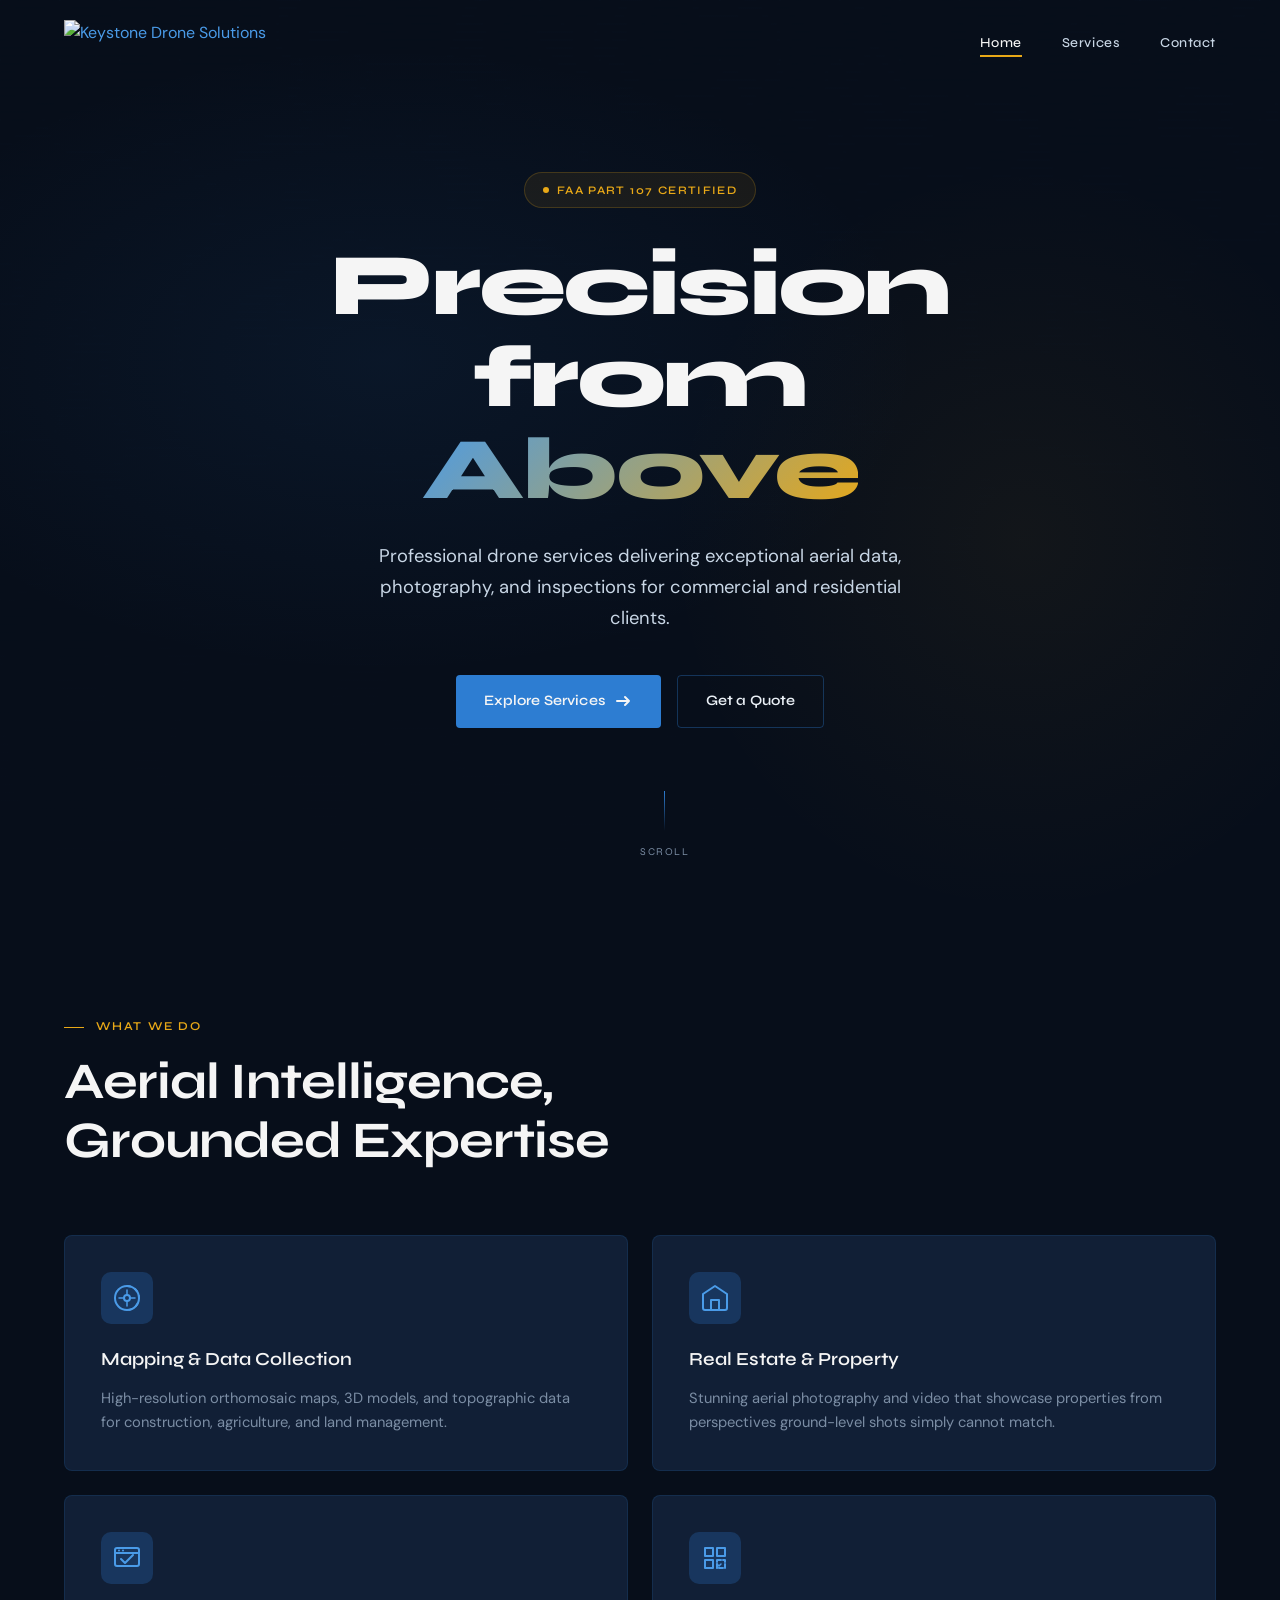
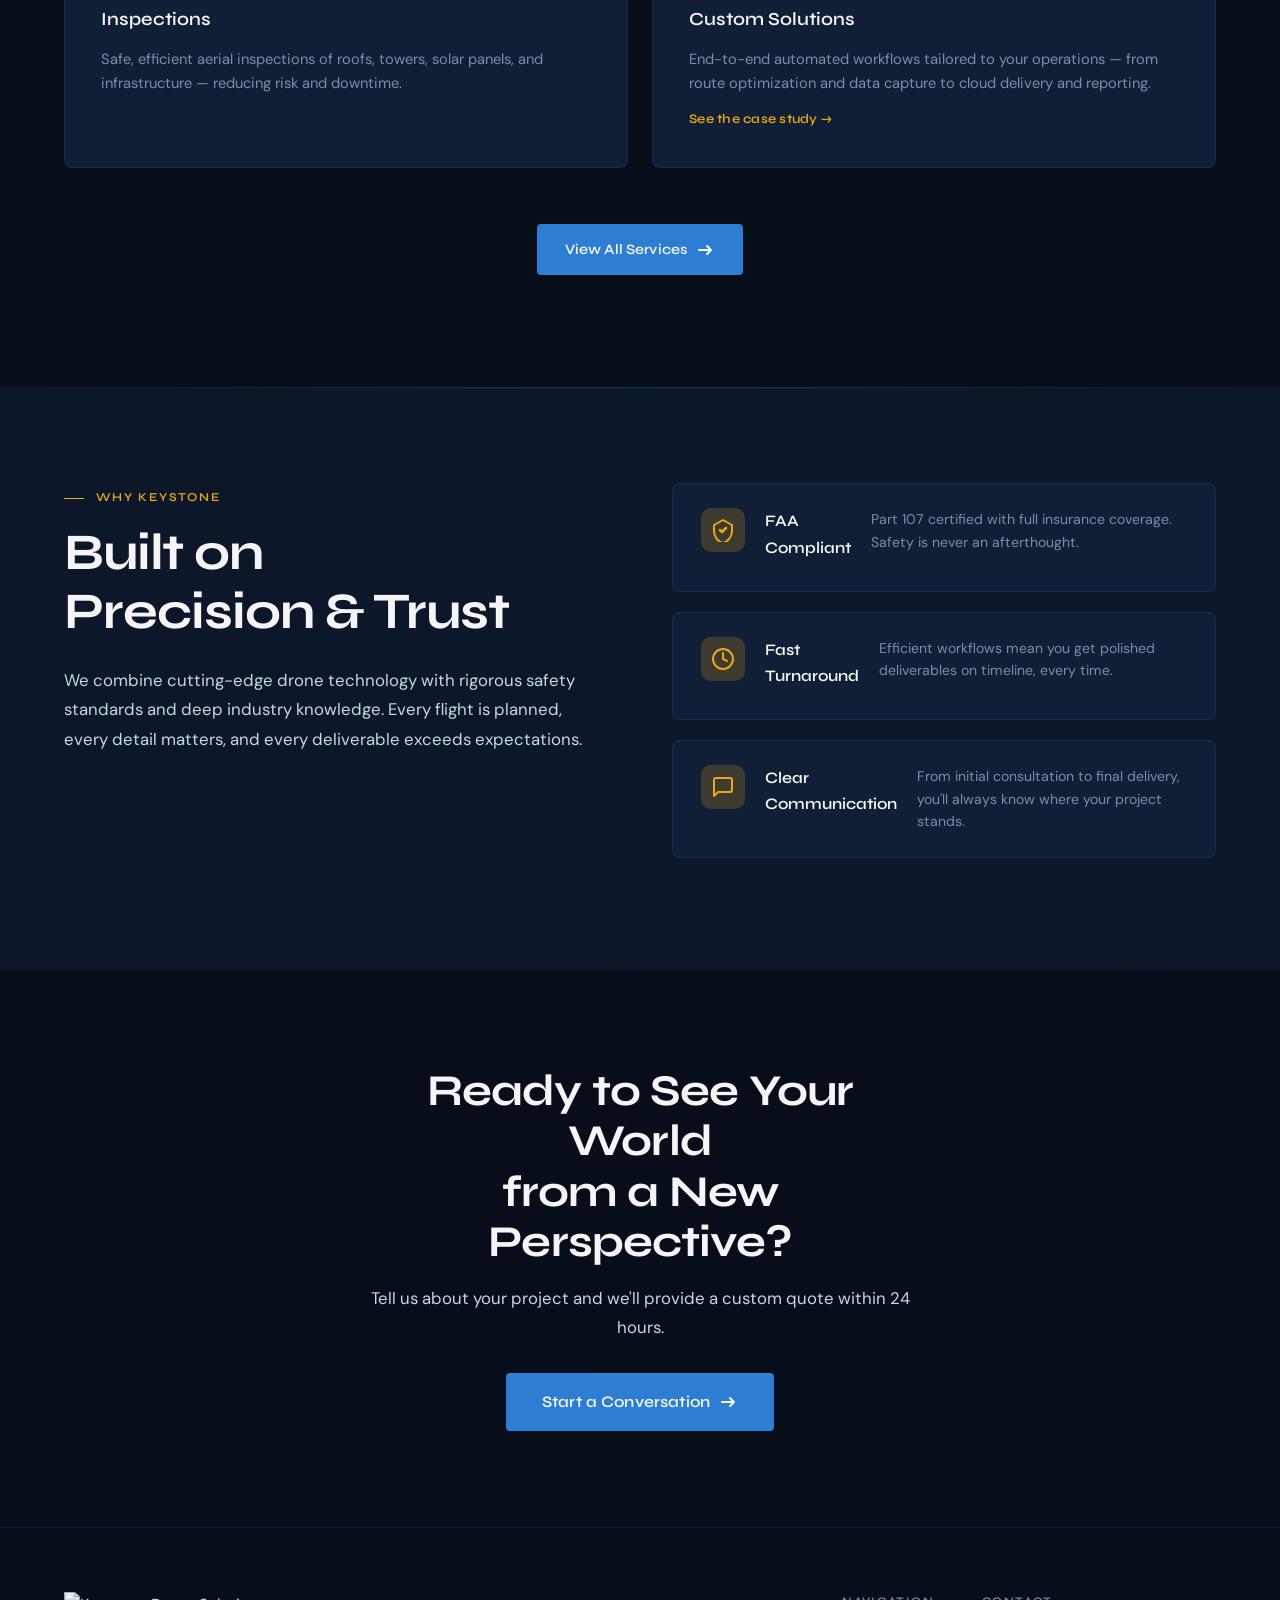
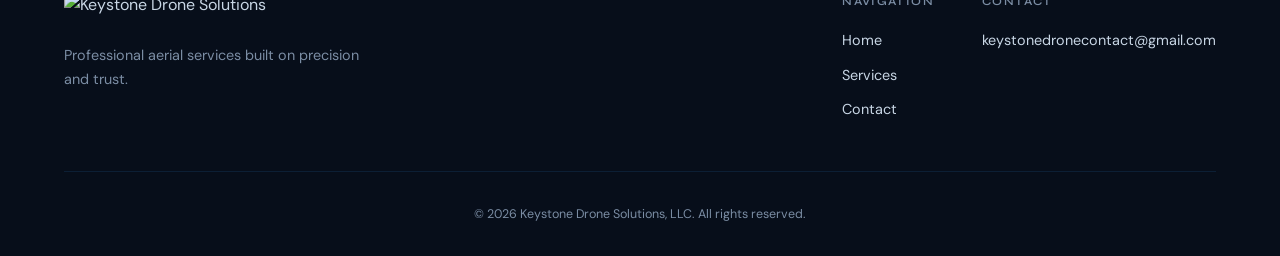
==== commit f5e2ec72: "Move Custom Solutions to position 03, add case study link on Home card Renumbered services: Custom S" ====
--- a/index.html
+++ b/index.html
@@ -118,6 +118,7 @@
                     </div>
                     <h3 class="capability-card__title">Custom Solutions</h3>
                     <p class="capability-card__text">End-to-end automated workflows tailored to your operations — from route optimization and data capture to cloud delivery and reporting.</p>
+                    <a href="services.html#case-study" class="capability-card__link">See the case study &rarr;</a>
                 </div>
             </div>
             <div class="capabilities__cta" data-animate="fade-up">
--- a/css/style.css
+++ b/css/style.css
@@ -517,6 +517,20 @@
     line-height: 1.65;
 }
 
+.capability-card__link {
+    display: inline-block;
+    margin-top: 0.85rem;
+    font-family: var(--font-display);
+    font-size: 0.82rem;
+    font-weight: 600;
+    color: var(--color-amber);
+    letter-spacing: 0.02em;
+    transition: color 0.3s ease;
+}
+.capability-card__link:hover {
+    color: var(--color-amber-light);
+}
+
 .capabilities__cta {
     text-align: center;
     margin-top: 3.5rem;
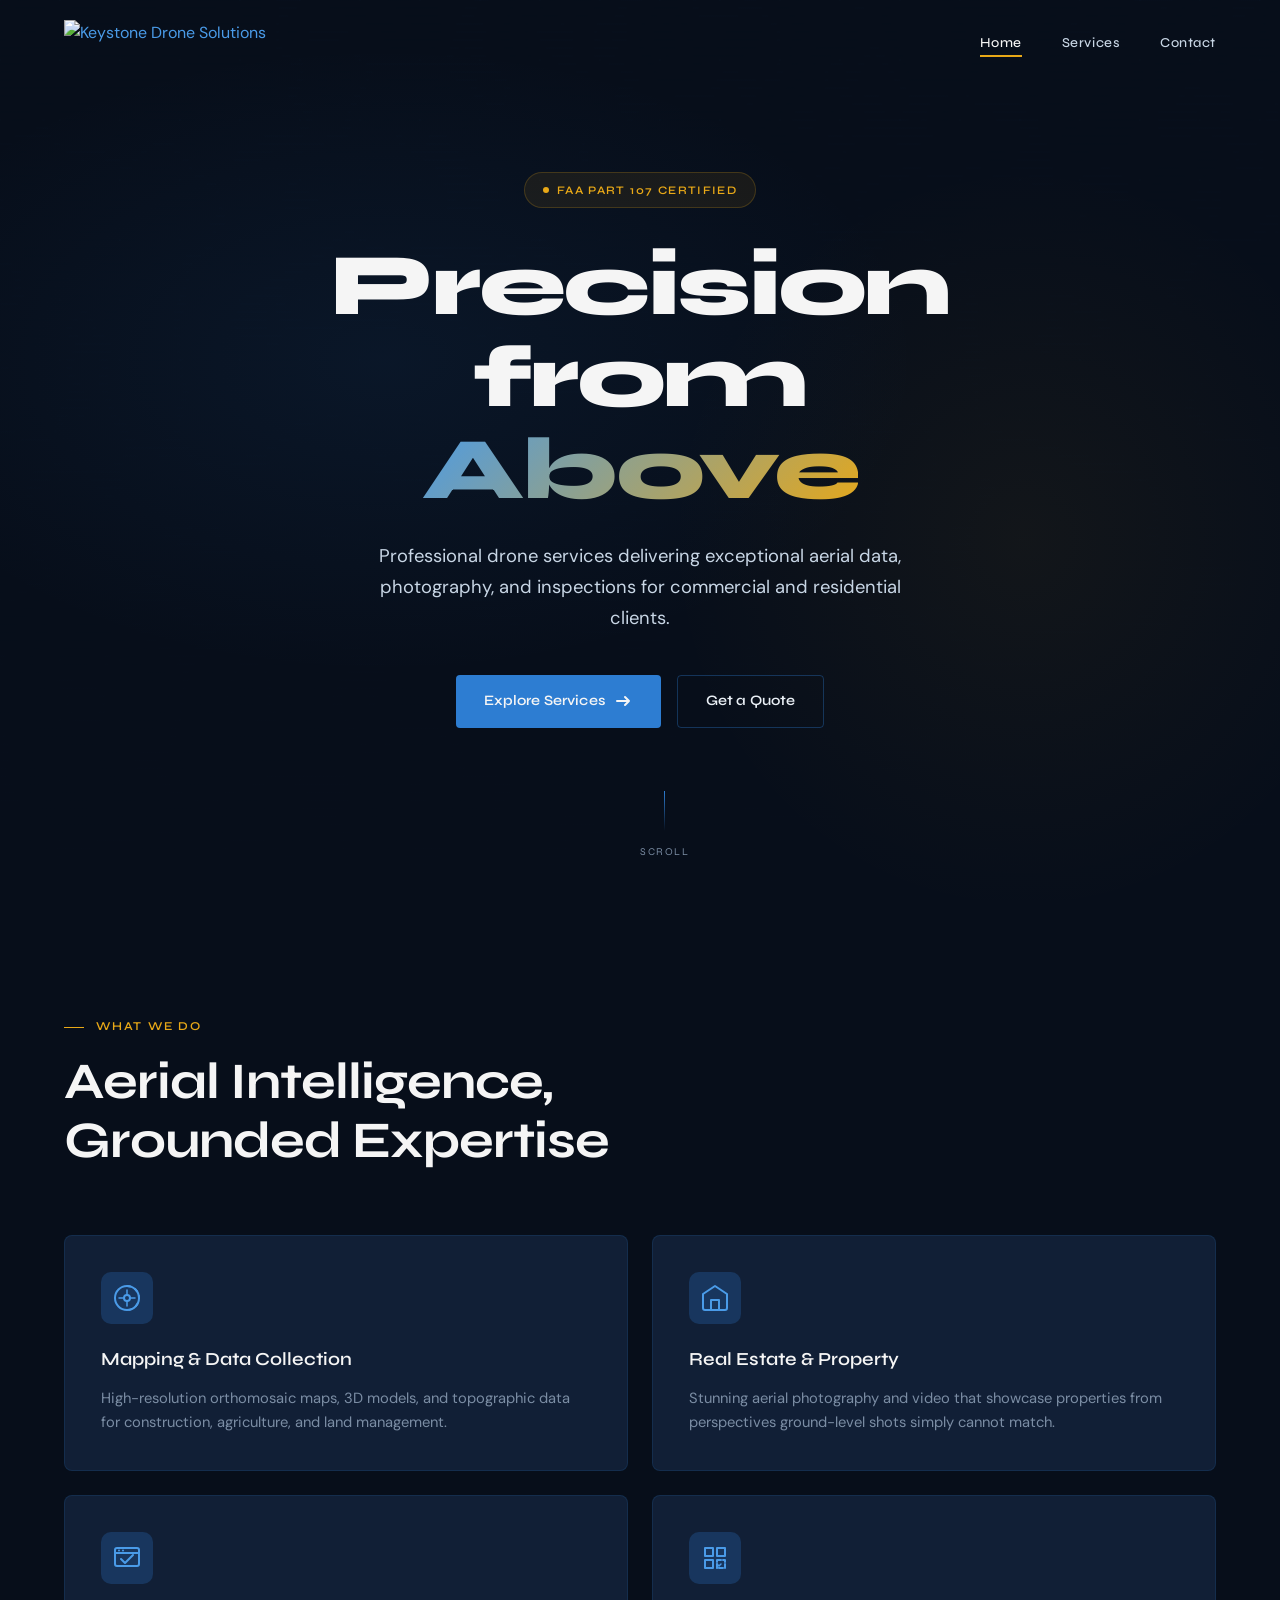
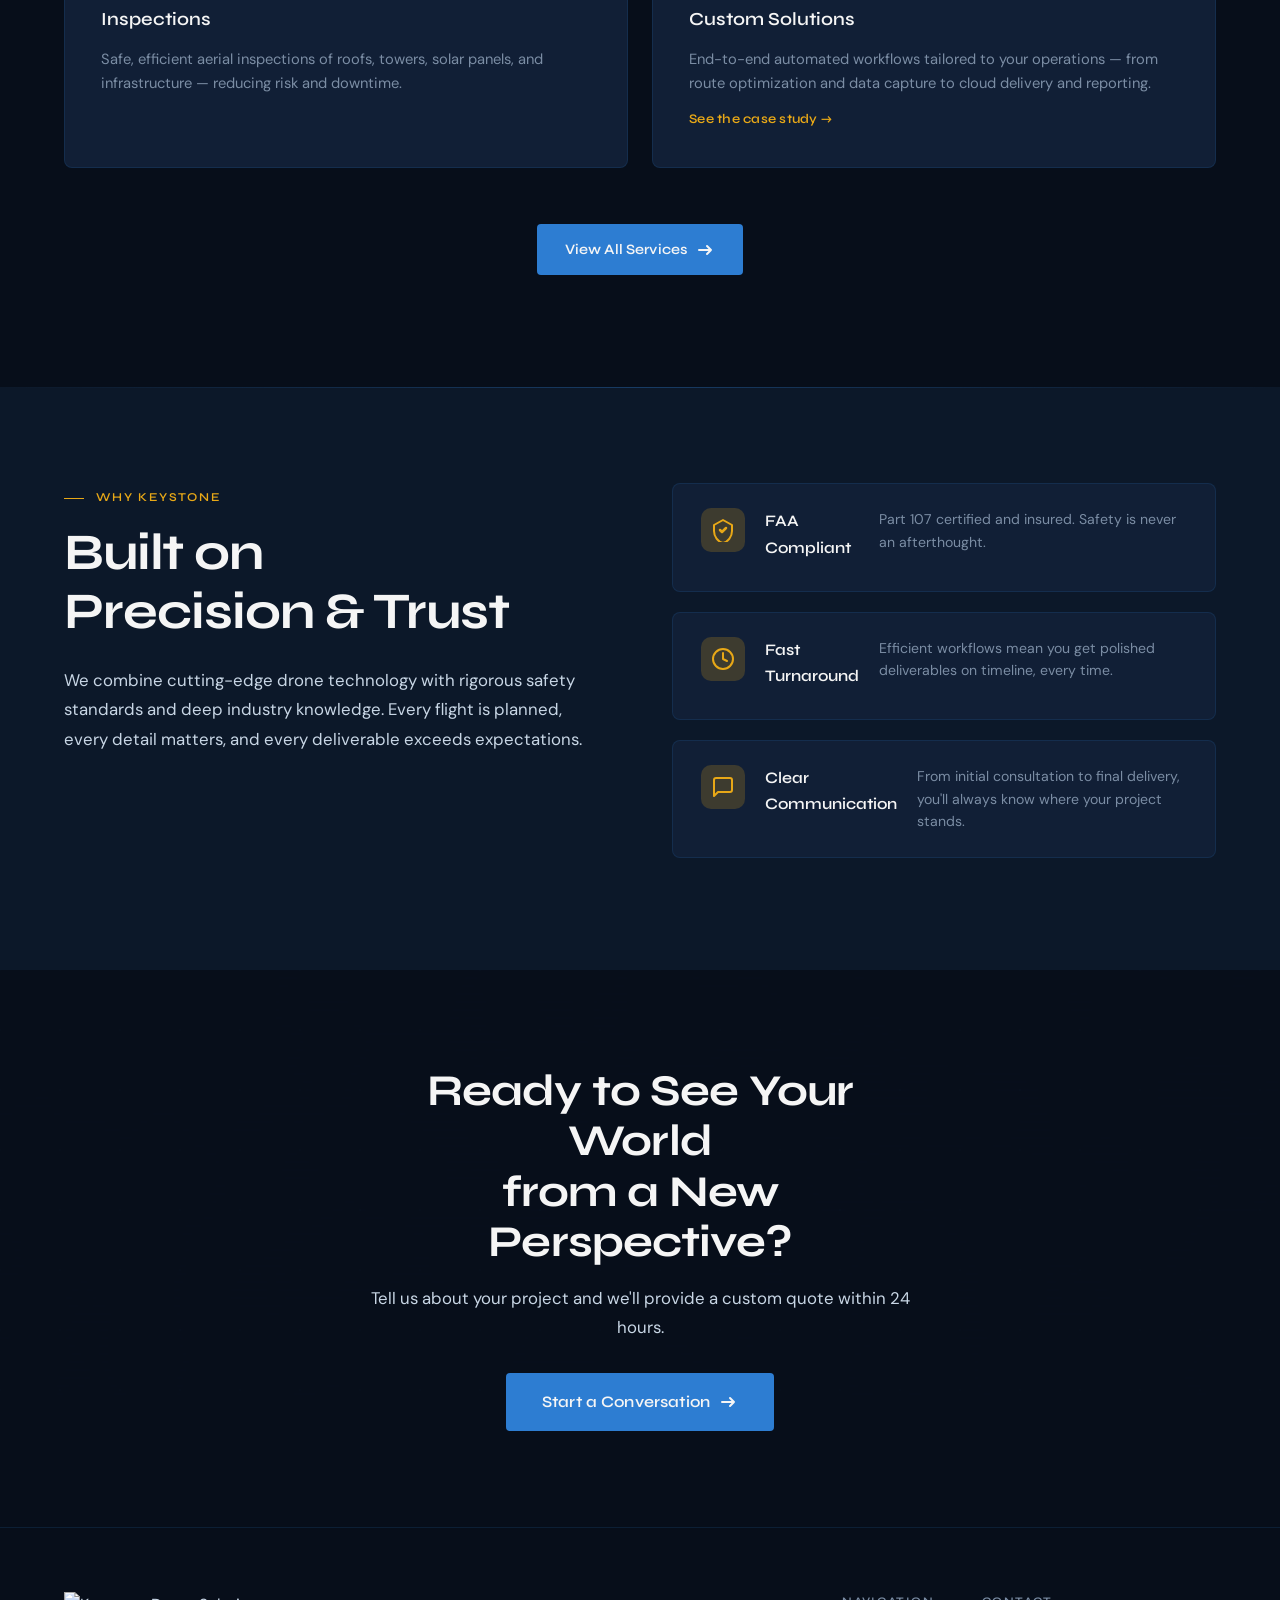
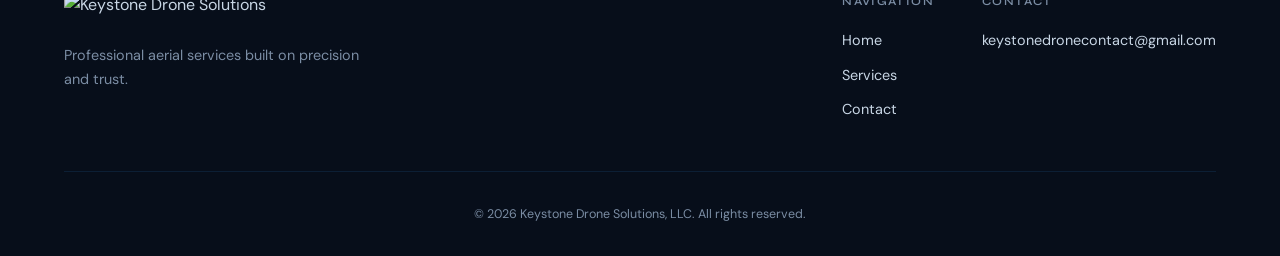
==== commit 13ba6a9e: "Update insurance wording to accurate claim Co-Authored-By: Claude Opus 4.6 (1M context) <noreply@ant" ====
--- a/index.html
+++ b/index.html
@@ -154,7 +154,7 @@
                             </svg>
                         </div>
                         <h3 class="stat-card__label">FAA Compliant</h3>
-                        <p class="stat-card__desc">Part 107 certified with full insurance coverage. Safety is never an afterthought.</p>
+                        <p class="stat-card__desc">Part 107 certified and insured. Safety is never an afterthought.</p>
                     </div>
                     <div class="stat-card" data-animate="fade-up" data-delay="100">
                         <div class="stat-card__number">
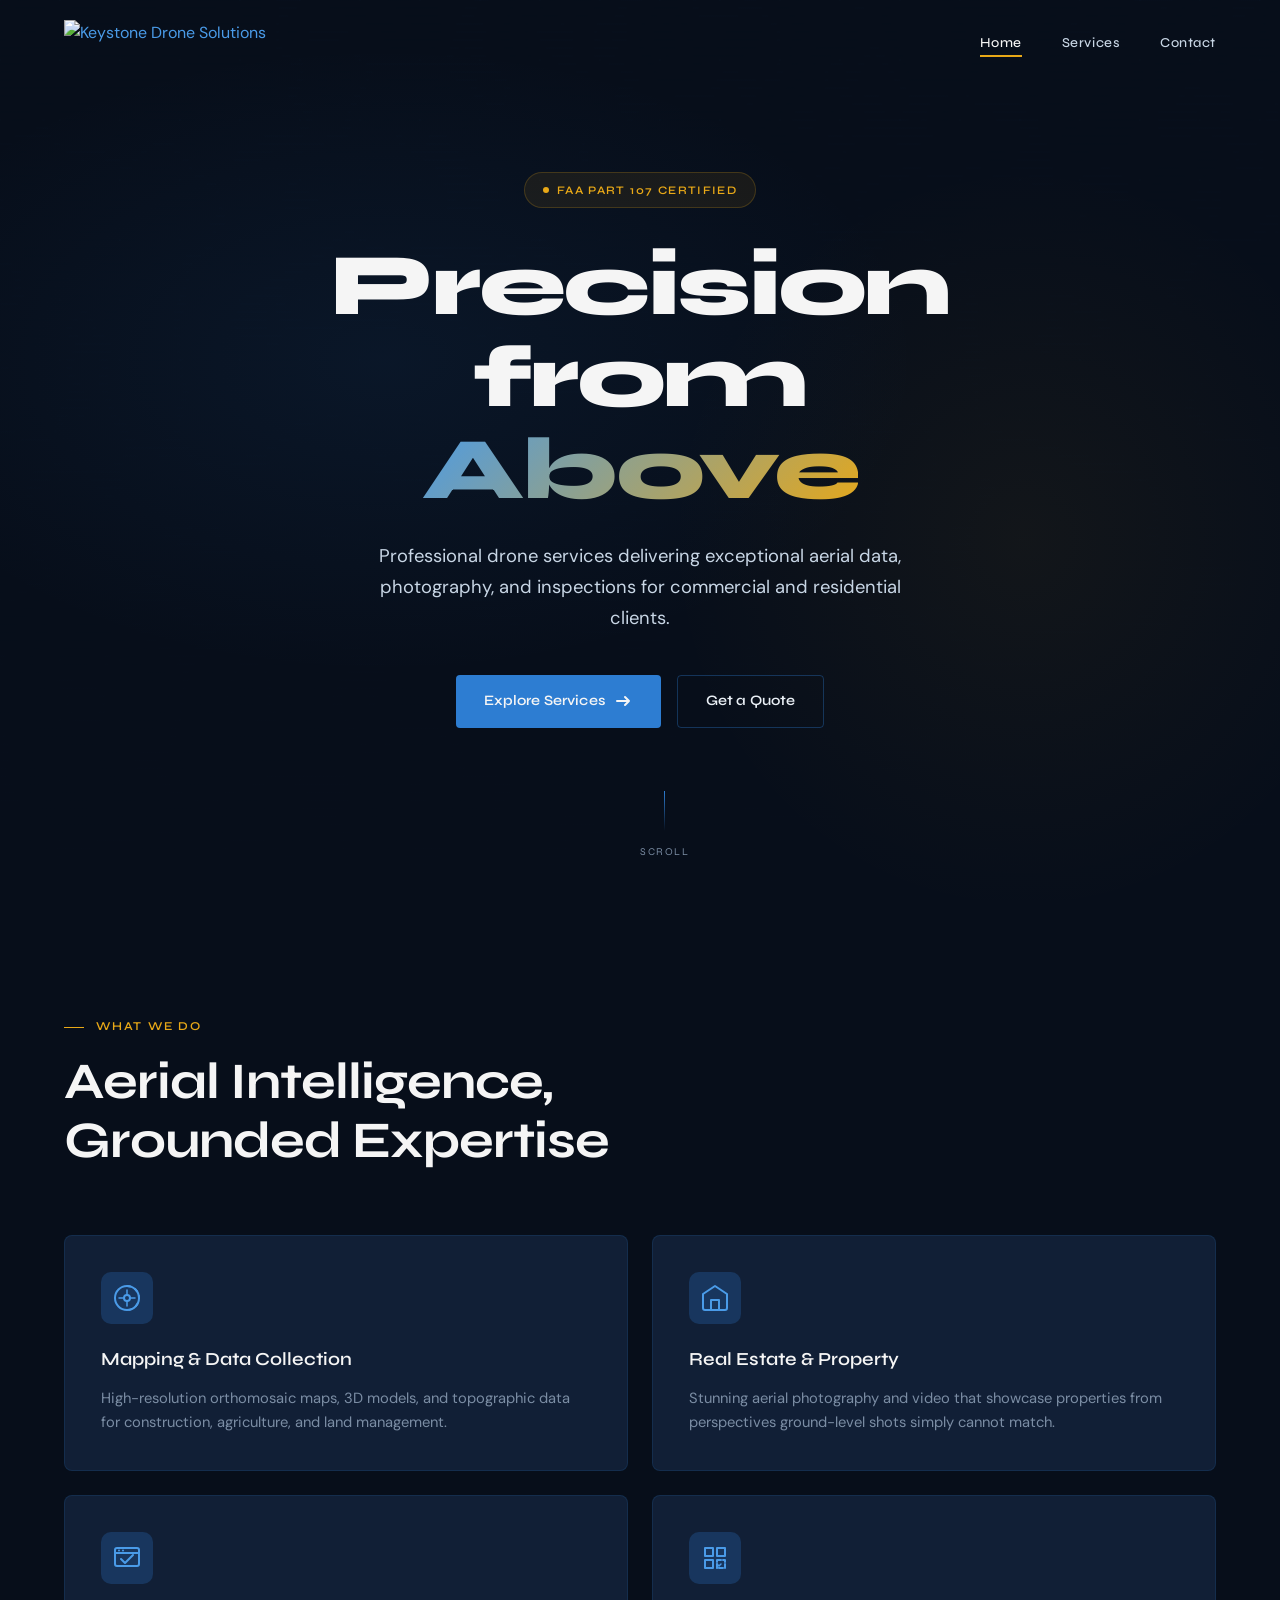
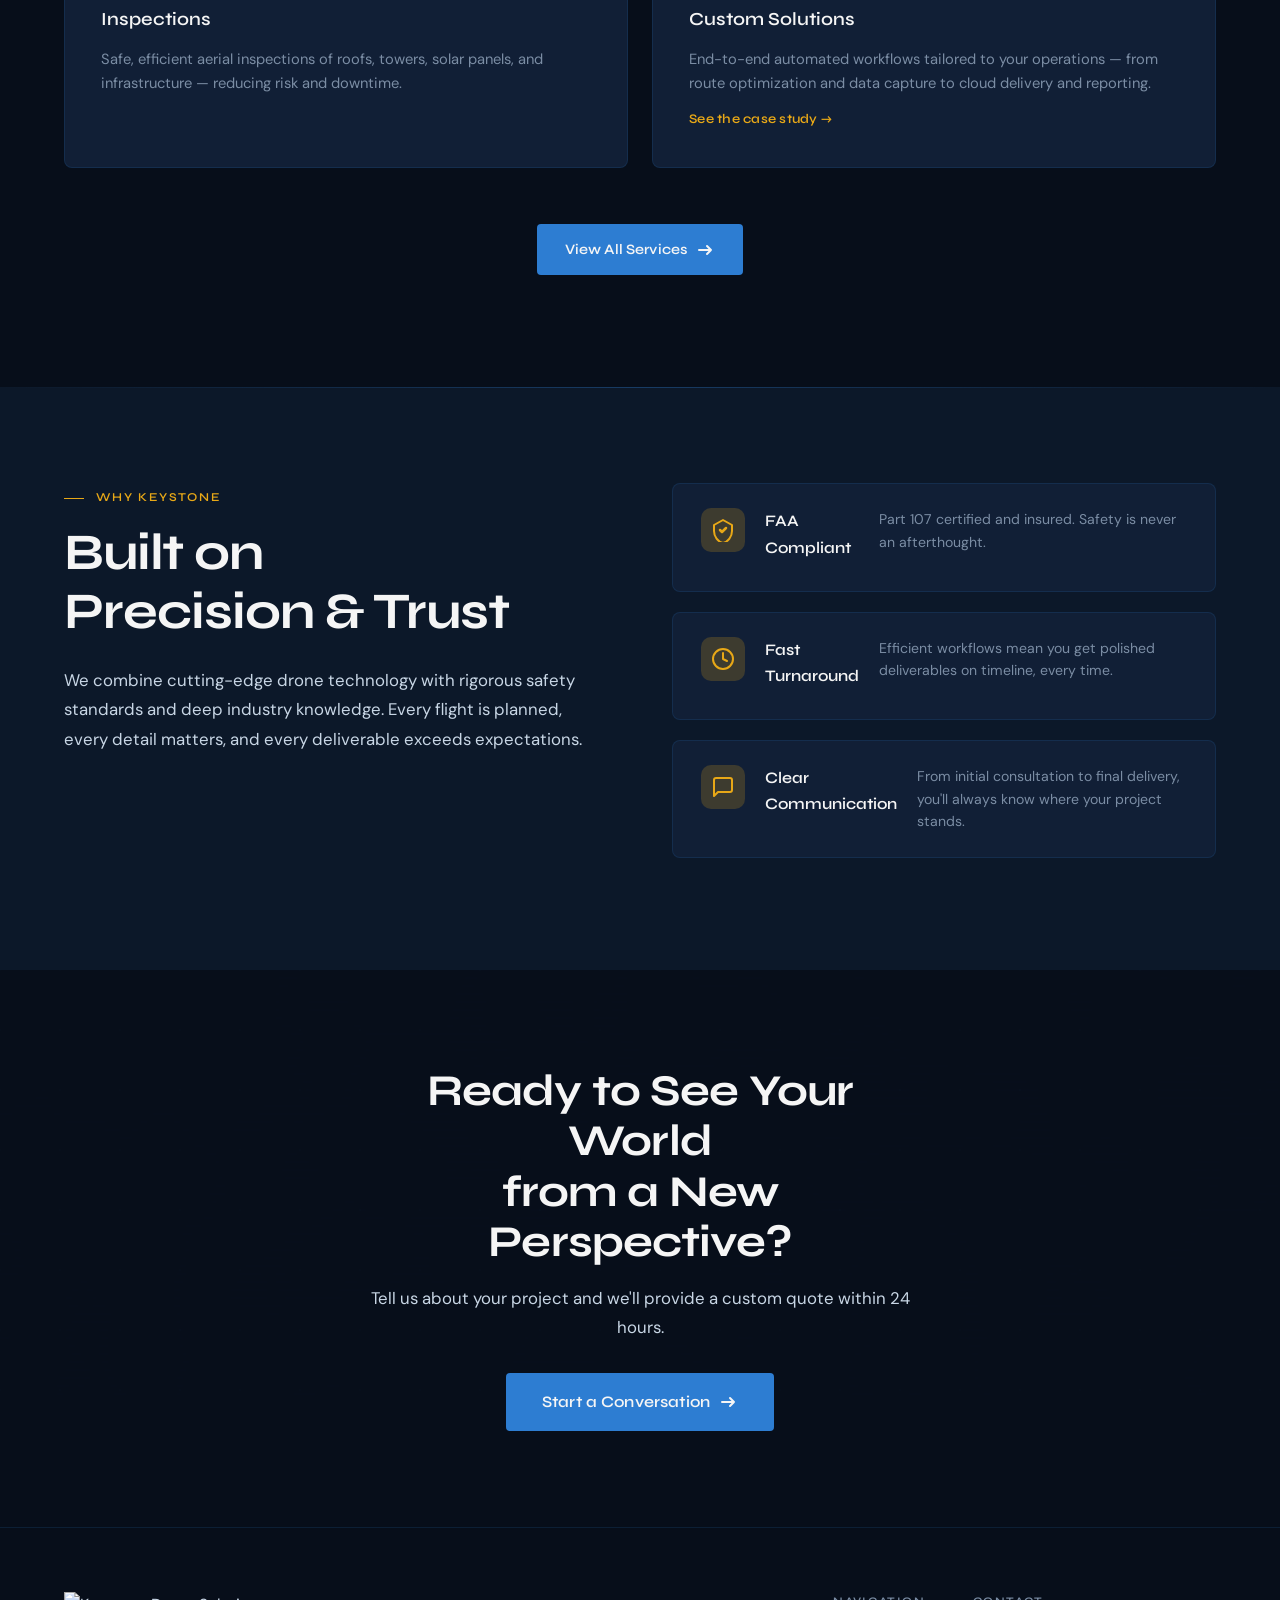
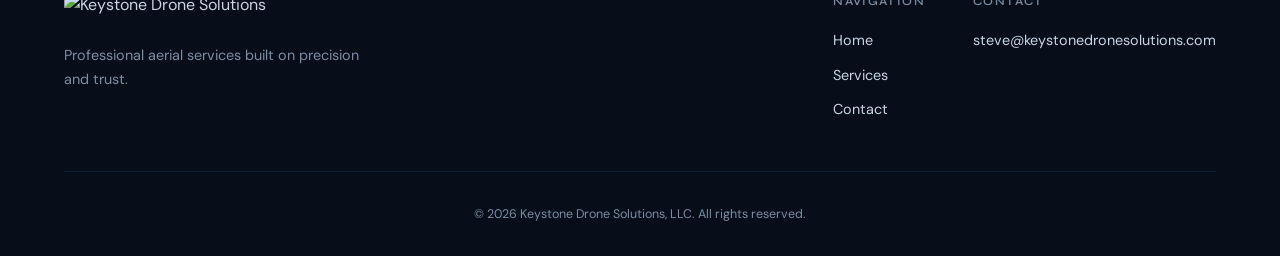
==== commit 91e6aa74: "Update contact email to steve@keystonedronesolutions.com Co-Authored-By: Claude Opus 4.6 (1M context" ====
--- a/index.html
+++ b/index.html
@@ -219,7 +219,7 @@
                     <div class="footer__col">
                         <h4 class="footer__heading">Contact</h4>
                         <ul>
-                            <li><a href="mailto:keystonedronecontact@gmail.com">keystonedronecontact@gmail.com</a></li>
+                            <li><a href="mailto:steve@keystonedronesolutions.com">steve@keystonedronesolutions.com</a></li>
                         </ul>
                     </div>
                 </div>
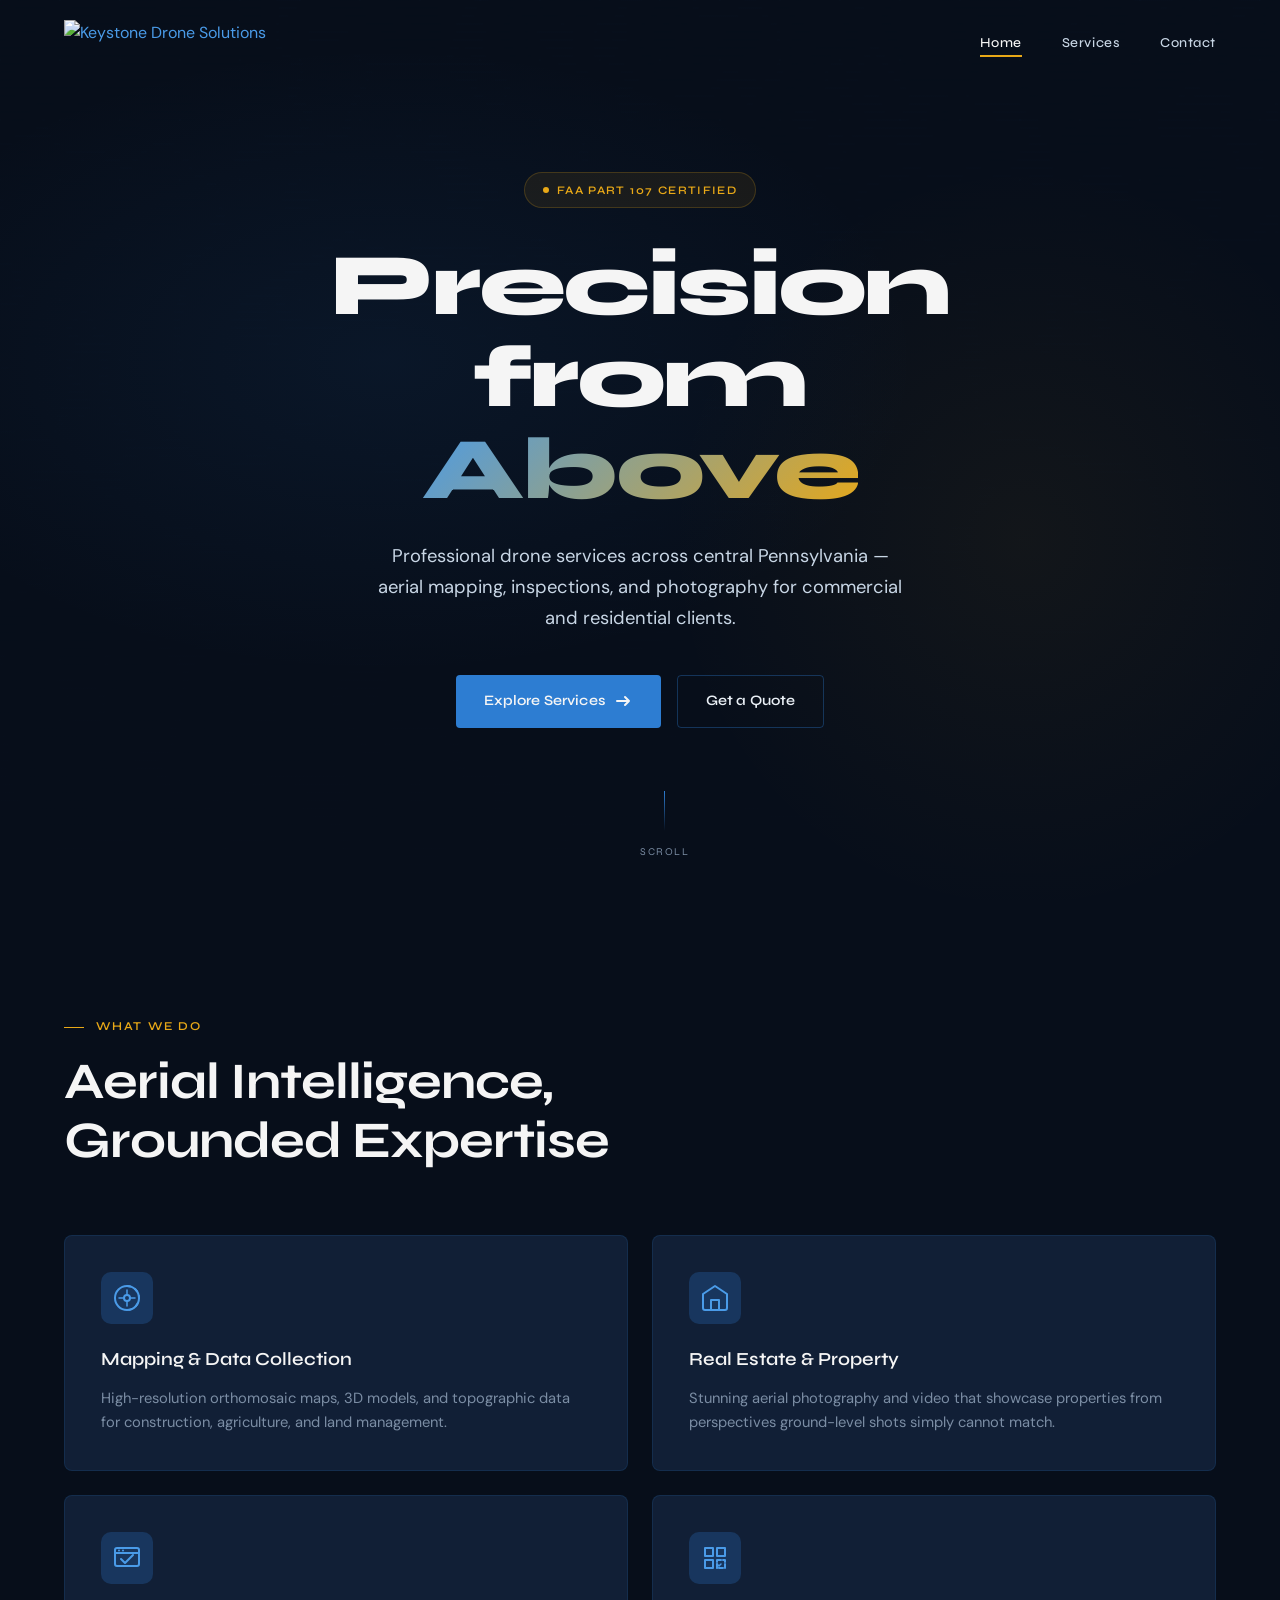
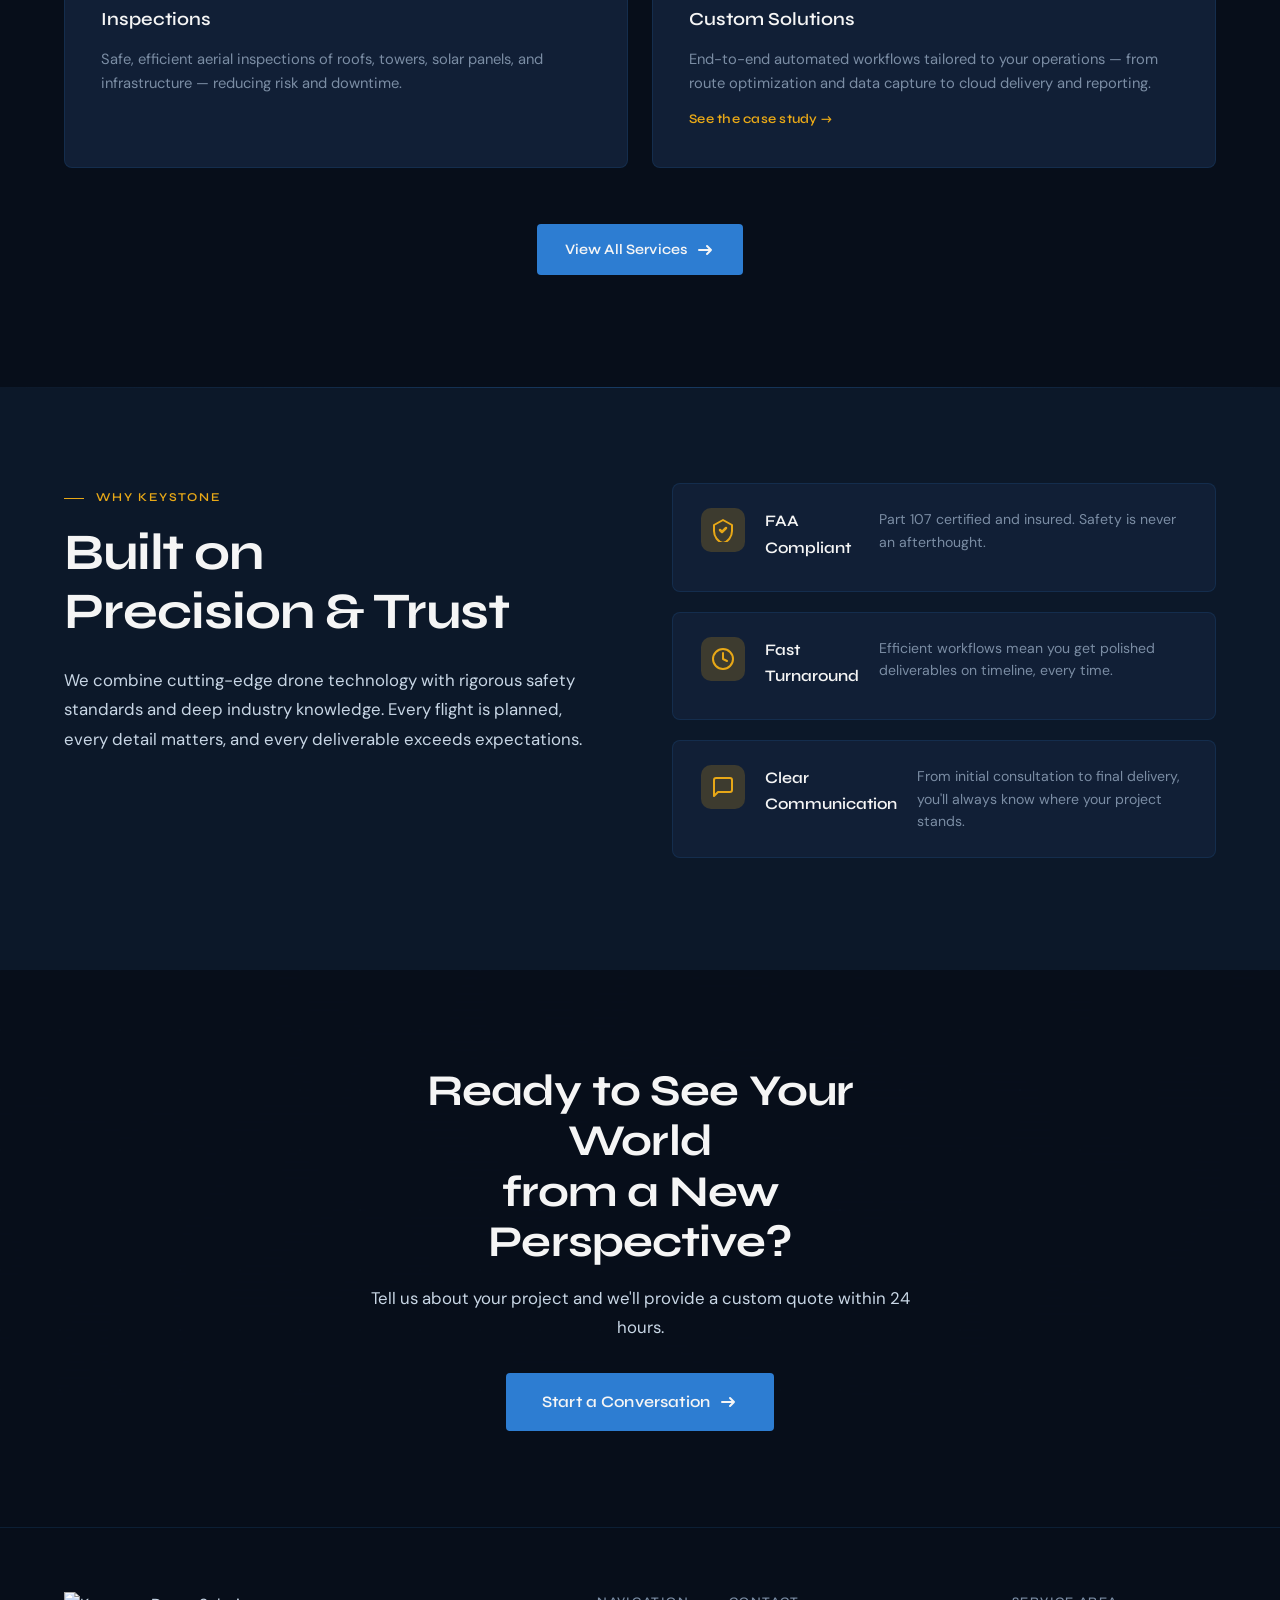
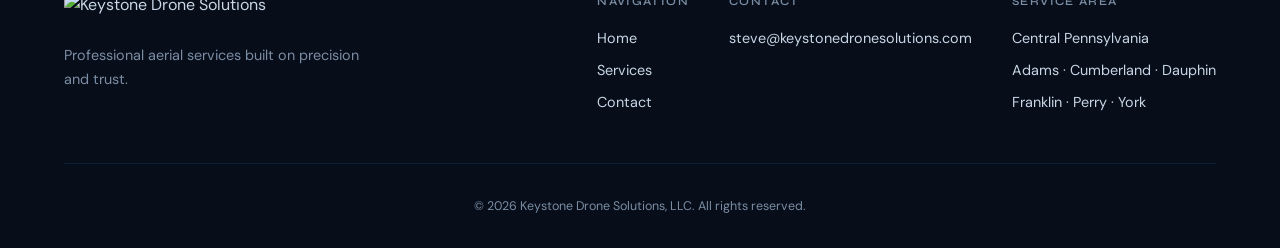
==== commit 03a9bdfe: "Tune SEO copy and add service area footer Rewrite page titles and meta descriptions around central P" ====
--- a/index.html
+++ b/index.html
@@ -3,12 +3,92 @@
 <head>
     <meta charset="UTF-8">
     <meta name="viewport" content="width=device-width, initial-scale=1.0">
-    <title>Keystone Drone Solutions, LLC — Professional Aerial Services</title>
-    <meta name="description" content="Keystone Drone Solutions provides professional drone services including aerial photography, videography, mapping, inspections, and aerial data collection for commercial and residential clients.">
+    <title>Central PA Drone Services | Keystone Drone Solutions</title>
+    <meta name="description" content="FAA Part 107 drone services in central PA. Aerial mapping, inspections, photography, and custom data collection — Harrisburg, York, Carlisle, and surrounding counties.">
+    <link rel="canonical" href="https://keystonedronesolutions.com/">
+
+    <link rel="icon" href="/favicon.ico" sizes="any">
+    <link rel="icon" type="image/png" sizes="32x32" href="/assets/favicon-32.png">
+    <link rel="icon" type="image/png" sizes="16x16" href="/assets/favicon-16.png">
+    <link rel="apple-touch-icon" sizes="180x180" href="/assets/apple-touch-icon.png">
+    <meta name="theme-color" content="#070e1a">
+
+    <meta property="og:type" content="website">
+    <meta property="og:url" content="https://keystonedronesolutions.com/">
+    <meta property="og:title" content="Central PA Drone Services | Keystone Drone Solutions">
+    <meta property="og:description" content="FAA Part 107 drone services in central PA. Aerial mapping, inspections, photography, and custom data collection — Harrisburg, York, Carlisle, and surrounding counties.">
+    <meta property="og:image" content="https://keystonedronesolutions.com/assets/og-image.jpg">
+    <meta property="og:image:width" content="1200">
+    <meta property="og:image:height" content="630">
+    <meta property="og:site_name" content="Keystone Drone Solutions">
+    <meta name="twitter:card" content="summary_large_image">
+    <meta name="twitter:title" content="Central PA Drone Services | Keystone Drone Solutions">
+    <meta name="twitter:description" content="FAA Part 107 drone services in central PA. Aerial mapping, inspections, photography, and custom data collection — Harrisburg, York, Carlisle, and surrounding counties.">
+    <meta name="twitter:image" content="https://keystonedronesolutions.com/assets/og-image.jpg">
+
     <link rel="preconnect" href="https://fonts.googleapis.com">
     <link rel="preconnect" href="https://fonts.gstatic.com" crossorigin>
     <link href="https://fonts.googleapis.com/css2?family=Syne:wght@400;500;600;700;800&family=DM+Sans:ital,wght@0,300;0,400;0,500;0,600;1,400&display=swap" rel="stylesheet">
     <link rel="stylesheet" href="css/style.css">
+
+    <script type="application/ld+json">
+    {
+      "@context": "https://schema.org",
+      "@type": "ProfessionalService",
+      "@id": "https://keystonedronesolutions.com/#business",
+      "name": "Keystone Drone Solutions, LLC",
+      "alternateName": "Keystone Drone Solutions",
+      "url": "https://keystonedronesolutions.com/",
+      "logo": "https://storage.googleapis.com/kds-general/Public/keystone_drone_logo.png",
+      "image": "https://keystonedronesolutions.com/assets/og-image.jpg",
+      "email": "steve@keystonedronesolutions.com",
+      "description": "FAA Part 107 certified drone services across central Pennsylvania. Aerial mapping, orthomosaic and DSM/DTM data collection, inspections, photography, and custom automation.",
+      "priceRange": "$$",
+      "address": {
+        "@type": "PostalAddress",
+        "addressRegion": "PA",
+        "addressCountry": "US"
+      },
+      "areaServed": [
+        { "@type": "AdministrativeArea", "name": "Adams County, Pennsylvania" },
+        { "@type": "AdministrativeArea", "name": "Cumberland County, Pennsylvania" },
+        { "@type": "AdministrativeArea", "name": "Dauphin County, Pennsylvania" },
+        { "@type": "AdministrativeArea", "name": "Franklin County, Pennsylvania" },
+        { "@type": "AdministrativeArea", "name": "Perry County, Pennsylvania" },
+        { "@type": "AdministrativeArea", "name": "York County, Pennsylvania" }
+      ],
+      "serviceArea": {
+        "@type": "GeoCircle",
+        "geoMidpoint": {
+          "@type": "GeoCoordinates",
+          "latitude": 40.2732,
+          "longitude": -76.8867
+        },
+        "geoRadius": "80000"
+      },
+      "hasCredential": {
+        "@type": "EducationalOccupationalCredential",
+        "credentialCategory": "license",
+        "name": "FAA Part 107 Remote Pilot Certificate",
+        "recognizedBy": {
+          "@type": "Organization",
+          "name": "Federal Aviation Administration"
+        }
+      },
+      "hasOfferCatalog": {
+        "@type": "OfferCatalog",
+        "name": "Drone Services",
+        "itemListElement": [
+          { "@type": "Offer", "itemOffered": { "@type": "Service", "name": "Mapping & Data Collection" } },
+          { "@type": "Offer", "itemOffered": { "@type": "Service", "name": "Aerial Photography & Videography" } },
+          { "@type": "Offer", "itemOffered": { "@type": "Service", "name": "Custom Solutions & Automation" } },
+          { "@type": "Offer", "itemOffered": { "@type": "Service", "name": "Infrastructure Inspections" } },
+          { "@type": "Offer", "itemOffered": { "@type": "Service", "name": "Construction & Site Monitoring" } },
+          { "@type": "Offer", "itemOffered": { "@type": "Service", "name": "Emergency & Insurance Documentation" } }
+        ]
+      }
+    }
+    </script>
 </head>
 <body>
     <!-- Navigation -->
@@ -46,8 +126,8 @@
                 <span class="hero__title-accent">Above</span>
             </h1>
             <p class="hero__subtitle" data-animate="fade-up" data-delay="200">
-                Professional drone services delivering exceptional aerial data,
-                photography, and inspections for commercial and residential clients.
+                Professional drone services across central Pennsylvania — aerial mapping,
+                inspections, and photography for commercial and residential clients.
             </p>
             <div class="hero__actions" data-animate="fade-up" data-delay="300">
                 <a href="services.html" class="btn btn--primary">
@@ -204,7 +284,7 @@
         <div class="container">
             <div class="footer__inner">
                 <div class="footer__brand">
-                    <img src="https://storage.googleapis.com/kds-general/Public/keystone_drone_logo.png" alt="Keystone Drone Solutions" class="footer__logo">
+                    <img src="https://storage.googleapis.com/kds-general/Public/keystone_drone_logo.png" alt="Keystone Drone Solutions" class="footer__logo" loading="lazy" decoding="async">
                     <p class="footer__tagline">Professional aerial services built on precision and trust.</p>
                 </div>
                 <div class="footer__links">
@@ -222,6 +302,14 @@
                             <li><a href="mailto:steve@keystonedronesolutions.com">steve@keystonedronesolutions.com</a></li>
                         </ul>
                     </div>
+                    <div class="footer__col">
+                        <h4 class="footer__heading">Service Area</h4>
+                        <ul>
+                            <li>Central Pennsylvania</li>
+                            <li>Adams &middot; Cumberland &middot; Dauphin</li>
+                            <li>Franklin &middot; Perry &middot; York</li>
+                        </ul>
+                    </div>
                 </div>
             </div>
             <div class="footer__bottom">
--- a/css/style.css
+++ b/css/style.css
@@ -1046,7 +1046,7 @@
 
 .footer__inner {
     display: grid;
-    grid-template-columns: 1fr 1fr;
+    grid-template-columns: 1fr 2fr;
     gap: 3rem;
     padding-bottom: 3rem;
     border-bottom: 1px solid var(--color-border);
@@ -1065,8 +1065,13 @@
 
 .footer__links {
     display: flex;
-    gap: 3rem;
+    gap: 2.5rem;
     justify-content: flex-end;
+    flex-wrap: wrap;
+}
+
+.footer__col {
+    flex: 0 0 auto;
 }
 
 .footer__heading {
@@ -1083,6 +1088,12 @@
     display: flex;
     flex-direction: column;
     gap: 0.5rem;
+}
+
+.footer__col li {
+    font-size: 0.9rem;
+    color: var(--color-text);
+    white-space: nowrap;
 }
 
 .footer__col a {
